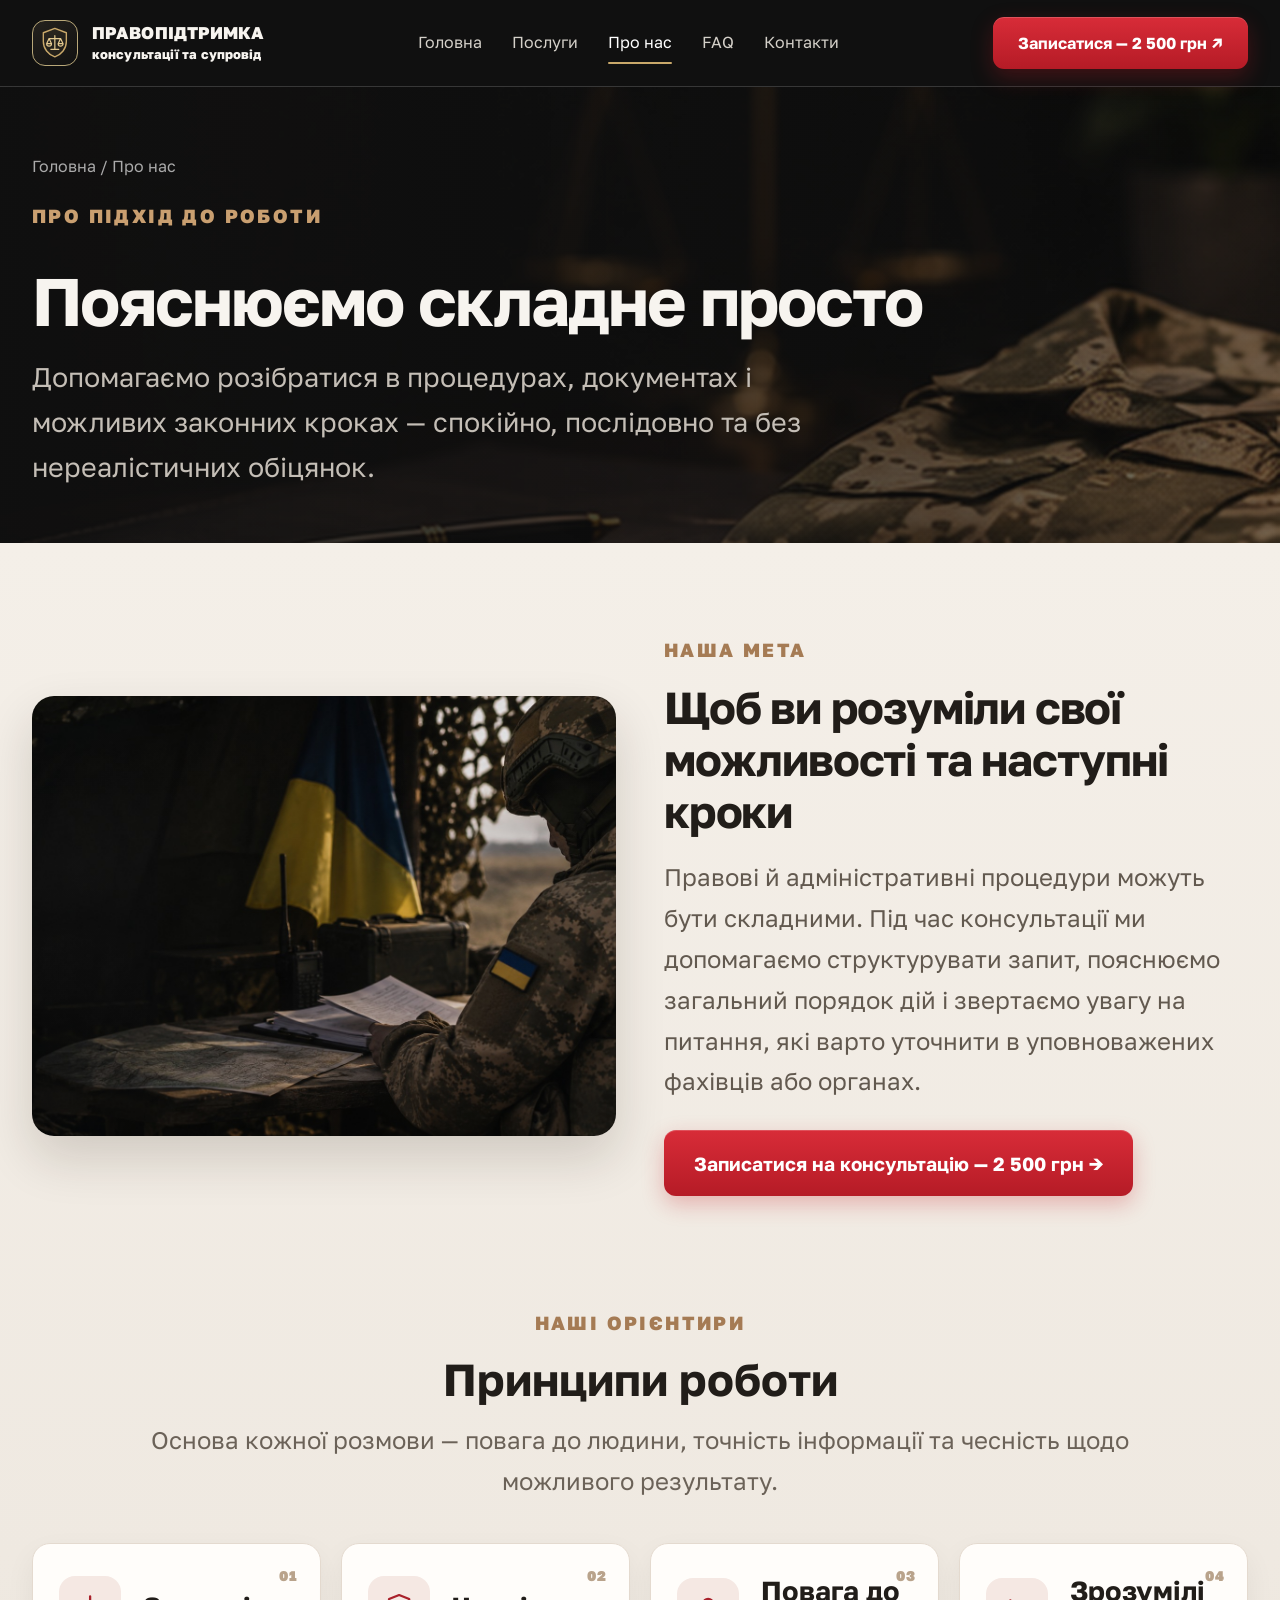
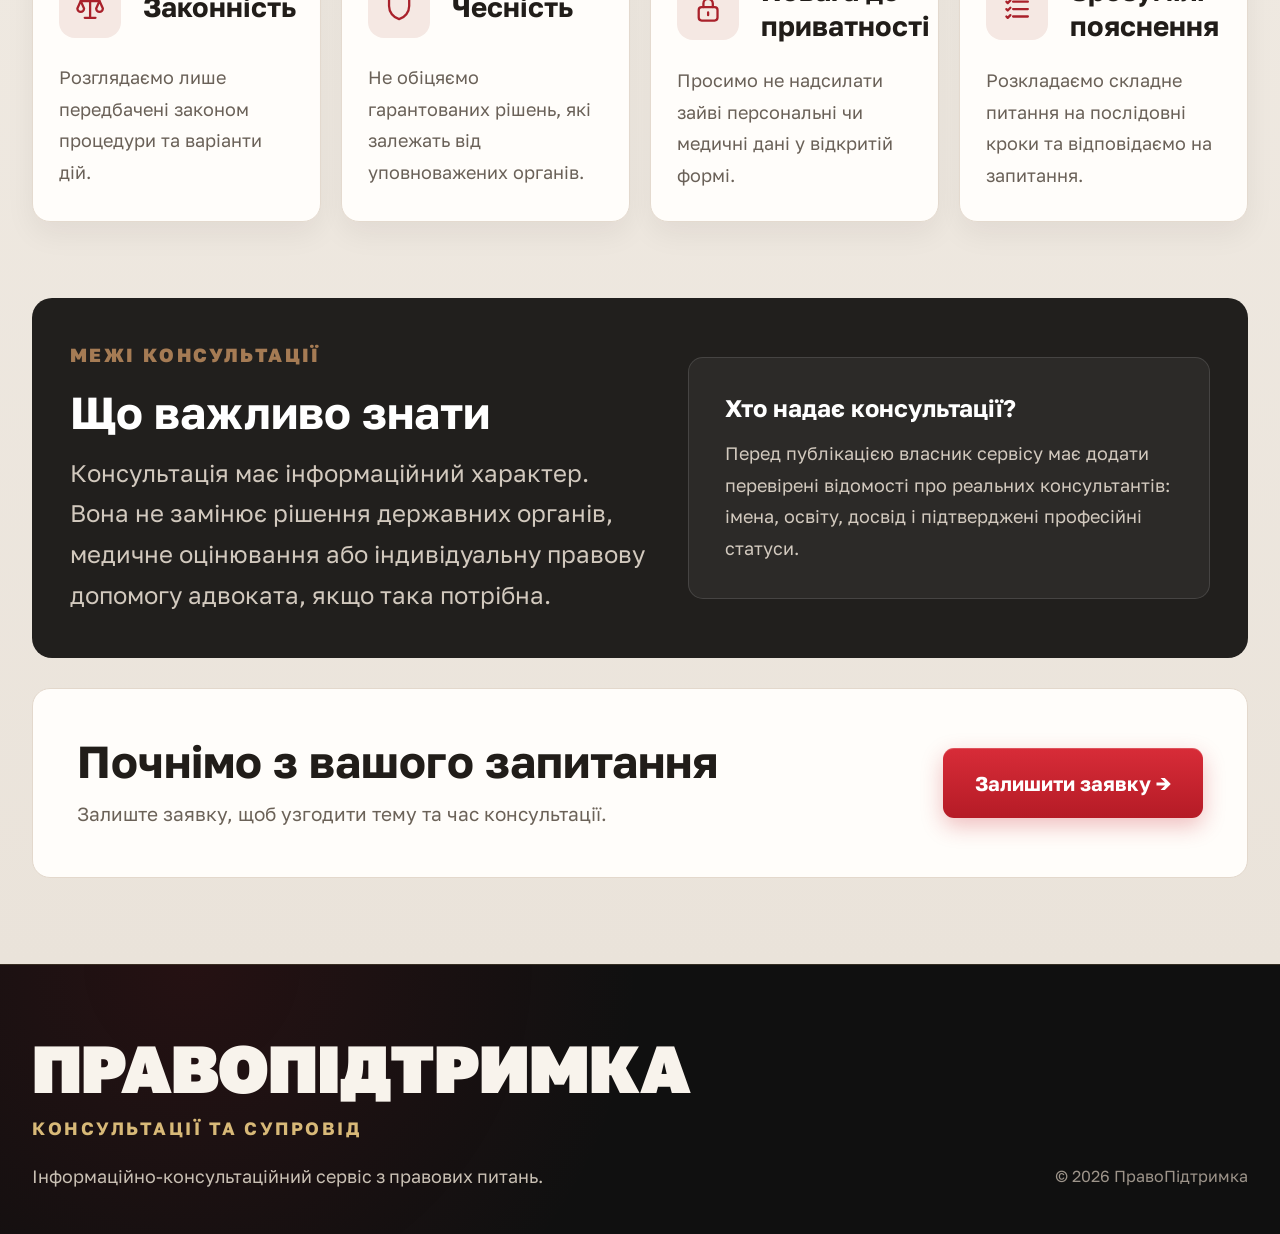
==== about.html @ 78c89fb0 "Add files via upload" ====
<!doctype html><html lang="uk"><head><meta charset="utf-8"><meta name="viewport" content="width=device-width,initial-scale=1"><title>Про нас — ПравоПідтримка</title><link rel="preconnect" href="https://fonts.googleapis.com"><link rel="preconnect" href="https://fonts.gstatic.com" crossorigin><link href="https://fonts.googleapis.com/css2?family=Golos+Text:wght@400;500;600;700;800&display=swap" rel="stylesheet"><meta name="theme-color" content="#111111"><link rel="stylesheet" href="styles.css"><script>document.documentElement.classList.add('js')</script></head><body>
<header class="topbar"><div class="wrap nav"><a class="brand" href="index.html"><span class="crest"><svg class="crest-svg" viewBox="0 0 40 44" aria-hidden="true"><path class="c-sh" d="M20 2l16 6v12c0 10-6.8 18.3-16 21.5C10.8 38.3 4 30 4 20V8l16-6z"/><path class="c-sc" d="M20 12v19M14.5 31h11M12 16h16M12 16l-3.4 7.2h6.8L12 16zM28 16l-3.4 7.2h6.8L28 16zM8.6 23.2a3.4 3.4 0 006.8 0M24.6 23.2a3.4 3.4 0 006.8 0"/></svg></span><span>ПРАВОПІДТРИМКА<br><small>консультації та супровід</small></span></a><button class="mobile-toggle">Меню</button><nav class="links"><a href="index.html">Головна</a><a href="services.html">Послуги</a><a class="active" href="about.html">Про нас</a><a href="faq.html">FAQ</a><a href="contacts.html">Контакти</a></nav><div class="nav-actions"><a class="btn" href="booking.html"><span class="bt">Записатися — 2 500 грн <span class="arr">↗</span></span></a></div></div></header>
<section class="page-head about-head"><div class="wrap"><div class="crumb">Головна / Про нас</div><span class="section-kicker">ПРО ПІДХІД ДО РОБОТИ</span><h1>Пояснюємо складне просто</h1><p>Допомагаємо розібратися в процедурах, документах і можливих законних кроках — спокійно, послідовно та без нереалістичних обіцянок.</p></div></section>
<main class="content about-content"><div class="wrap">
<section class="about-lead"><div class="about-photo reveal" role="img" aria-label="Робочий стіл для консультацій"></div><div class="about-lead-copy reveal"><span class="section-kicker">НАША МЕТА</span><h2>Щоб ви розуміли свої можливості та наступні кроки</h2><p>Правові й адміністративні процедури можуть бути складними. Під час консультації ми допомагаємо структурувати запит, пояснюємо загальний порядок дій і звертаємо увагу на питання, які варто уточнити в уповноважених фахівців або органах.</p><a class="btn" href="booking.html"><span class="bt">Записатися на консультацію — 2 500 грн <span class="arr">→</span></span></a></div></section>
<div class="about-principles"><div class="about-section-title reveal"><span class="section-kicker">НАШІ ОРІЄНТИРИ</span><h2>Принципи роботи</h2><p>Основа кожної розмови — повага до людини, точність інформації та чесність щодо можливого результату.</p></div>
<div class="principle-grid">
<article class="principle-card reveal"><span>01</span><div class="principle-heading"><div class="principle-icon"><svg class="si" viewBox="0 0 24 24" aria-hidden="true"><path d="M12 4v16M8 20h8M5 7.5h14"/><path d="M5 7.5L2.5 13a2.5 2.5 0 005 0L5 7.5zM19 7.5L16.5 13a2.5 2.5 0 005 0L19 7.5z"/></svg></div><h3>Законність</h3></div><p>Розглядаємо лише передбачені законом процедури та варіанти дій.</p></article>
<article class="principle-card reveal"><span>02</span><div class="principle-heading"><div class="principle-icon"><svg class="si" viewBox="0 0 24 24" aria-hidden="true"><path d="M12 3l7.5 3v5.2c0 4.6-3.1 8.4-7.5 9.8-4.4-1.4-7.5-5.2-7.5-9.8V6L12 3z"/></svg></div><h3>Чесність</h3></div><p>Не обіцяємо гарантованих рішень, які залежать від уповноважених органів.</p></article>
<article class="principle-card reveal"><span>03</span><div class="principle-heading"><div class="principle-icon"><svg class="si" viewBox="0 0 24 24" aria-hidden="true"><rect x="5" y="10.5" width="14" height="10" rx="2.2"/><path d="M8.5 10.5V7.8a3.5 3.5 0 017 0v2.7M12 14.5v2"/></svg></div><h3>Повага до приватності</h3></div><p>Просимо не надсилати зайві персональні чи медичні дані у відкритій формі.</p></article>
<article class="principle-card reveal"><span>04</span><div class="principle-heading"><div class="principle-icon"><svg class="si" viewBox="0 0 24 24" aria-hidden="true"><path d="M9 6.5h11M9 12h11M9 17.5h11"/><path d="M4 6.5l1 1 2-2M4 12l1 1 2-2M4 17.5l1 1 2-2"/></svg></div><h3>Зрозумілі пояснення</h3></div><p>Розкладаємо складне питання на послідовні кроки та відповідаємо на запитання.</p></article>
</div></div>
<section class="about-scope reveal"><div><span class="section-kicker">МЕЖІ КОНСУЛЬТАЦІЇ</span><h2>Що важливо знати</h2><p>Консультація має інформаційний характер. Вона не замінює рішення державних органів, медичне оцінювання або індивідуальну правову допомогу адвоката, якщо така потрібна.</p></div><aside><b>Хто надає консультації?</b><p>Перед публікацією власник сервісу має додати перевірені відомості про реальних консультантів: імена, освіту, досвід і підтверджені професійні статуси.</p></aside></section>
<section class="about-bottom-cta reveal"><div><h2>Почнімо з вашого запитання</h2><p>Залиште заявку, щоб узгодити тему та час консультації.</p></div><a class="btn" href="booking.html"><span class="bt">Залишити заявку <span class="arr">→</span></span></a></section>
</div></main>
<footer class="footer"><div class="wrap footer-big"><div class="footer-brand"><strong>ПРАВОПІДТРИМКА</strong><span class="footer-sub">консультації та супровід</span><p>Інформаційно-консультаційний сервіс з правових питань.</p></div><div class="footer-copy">© 2026 ПравоПідтримка</div></div></footer><a class="mobile-bar" href="booking.html"><svg class="si" viewBox="0 0 24 24" aria-hidden="true"><rect x="3.5" y="5" width="17" height="15.5" rx="2.2"/><path d="M3.5 10h17M8 3v4M16 3v4"/></svg><span>Записатися — 2 500 грн</span><svg class="si" viewBox="0 0 24 24" aria-hidden="true"><path d="M5 12h14M13.5 6.5L19 12l-5.5 5.5"/></svg></a><script src="app.js"></script></body></html>
---- styles.css ----
:root{--ink:#171717;--panel:#222;--paper:#f4f0e9;--muted:#b9b5af;--red:#bd2631;--red2:#981d27;--line:rgba(255,255,255,.12);--max:1180px}
*{box-sizing:border-box}html{scroll-behavior:smooth}body{margin:0;background:#101010;color:#f8f6f2;font-family:"Golos Text",Arial,sans-serif;line-height:1.55}a{color:inherit;text-decoration:none}.wrap{width:min(var(--max),calc(100% - 40px));margin:auto}.topbar{border-bottom:1px solid var(--line);background:#151515;position:sticky;top:0;z-index:20}.nav{min-height:78px;display:flex;align-items:center;justify-content:space-between;gap:24px}.brand{display:flex;align-items:center;gap:12px;font-weight:800;font-size:14px;line-height:1.15}.crest{width:40px;height:40px;border:1px solid #b9a879;border-radius:12px;display:grid;place-items:center;color:#d9cba7;font-size:22px}.links{display:flex;align-items:center;gap:24px;color:#d4d0c9;font-size:13px}.links a:hover,.links a.active{color:white}.btn{display:inline-flex;align-items:center;justify-content:center;gap:10px;background:var(--red);color:white;border:0;border-radius:12px;padding:13px 20px;font:700 14px "Golos Text";cursor:pointer;transition:.2s}.btn:hover{background:var(--red2);transform:translateY(-1px)}.btn.outline{background:transparent;border:1px solid #777}.hero{padding:72px 0 66px;background:radial-gradient(circle at 78% 35%,#3d3832 0,transparent 35%),linear-gradient(110deg,#171717,#24211f 70%,#171717);overflow:hidden}.hero-grid{display:grid;grid-template-columns:1.12fr .88fr;align-items:center;gap:40px}.eyebrow{color:#d4b9a0;text-transform:uppercase;letter-spacing:2px;font-size:11px;font-weight:800}.hero h1{font-size:clamp(36px,5vw,62px);line-height:1.08;letter-spacing:-2px;margin:18px 0}.hero h1 em{font-style:normal;color:#e04a54}.lead{font-size:17px;color:#d1ccc4;max-width:600px}.hero-actions{display:flex;gap:12px;flex-wrap:wrap;margin-top:28px}.hero-art{min-height:360px;border-radius:24px;border:1px solid #514a42;background:linear-gradient(135deg,rgba(15,15,15,.15),rgba(15,15,15,.8)),url('https://images.unsplash.com/photo-1589829545856-d10d557cf95f?auto=format&fit=crop&w=1000&q=85') center/cover;position:relative;box-shadow:0 25px 70px #0008}.hero-art:after{content:"ПРАВО • ПРОЦЕДУРА • ПІДТРИМКА";position:absolute;bottom:22px;left:22px;font-size:11px;letter-spacing:2px;color:#eee;background:#151515bd;padding:10px 13px;border-radius:8px}.trust{display:flex;gap:22px;flex-wrap:wrap;margin-top:30px;color:#d1ccc4;font-size:12px}.trust span:before{content:"✓";color:#d5b77e;margin-right:8px;font-weight:800}.section{padding:68px 0}.section.paper{background:var(--paper);color:#1b1b1b}.section h2{font-size:34px;letter-spacing:-1px;margin:0 0 10px}.section-intro{color:#aaa;max-width:680px;margin:0 0 28px}.paper .section-intro{color:#68635d}.cards{display:grid;grid-template-columns:repeat(3,1fr);gap:16px}.card{background:#242424;border:1px solid var(--line);border-radius:18px;padding:25px}.paper .card{background:#fff;border:1px solid #e8e1d8;box-shadow:0 8px 24px #30271b0c}.icon{width:48px;height:48px;border-radius:14px;background:#3a2527;color:#f2a5a8;display:grid;place-items:center;font-size:23px;margin-bottom:18px}.paper .icon{background:#f8e9e7;color:#a9222d}.card h3{margin:0 0 8px;font-size:18px}.card p{margin:0;color:#bbb5ae;font-size:13px}.paper .card p{color:#69645e}.card a.more{display:inline-block;margin-top:17px;color:#e36b72;font-size:13px;font-weight:800}.paper .card a.more{color:#a9222d}.priceband{display:flex;align-items:center;justify-content:space-between;gap:20px;background:#202020;border-radius:18px;padding:24px 30px;margin-top:22px}.priceband strong{font-size:28px;color:#ed4e59}.priceband p{margin:0;color:#d1ccc4}.steps{display:grid;grid-template-columns:repeat(3,1fr);gap:14px;margin-top:26px}.step{padding:20px;background:#fff;border:1px solid #e6dfd6;border-radius:14px;color:#222}.step b{display:block;margin-bottom:5px}.step small{color:#706a63}.cta{padding:42px;border-radius:20px;background:linear-gradient(110deg,#272727,#151515);display:flex;justify-content:space-between;align-items:center;gap:24px}.cta p{color:#c5c0b8;margin:5px 0 0}.page-head{padding:48px 0 36px;background:linear-gradient(120deg,#242321,#151515)}.crumb{font-size:12px;color:#aaa;margin-bottom:14px}.page-head h1{font-size:clamp(34px,4vw,48px);margin:0 0 10px;letter-spacing:-1.5px}.page-head p{margin:0;color:#c4beb6;max-width:720px}.content{padding:48px 0 70px}.content-grid{display:grid;grid-template-columns:1fr 310px;gap:28px}.prose{color:#d7d2ca}.prose h2,.prose h3{color:white;margin-top:28px}.prose li{margin:8px 0}.sidebox{background:#242424;border:1px solid var(--line);border-radius:16px;padding:22px;height:max-content}.sidebox p{color:#bdb7af;font-size:13px}.service-row{display:grid;grid-template-columns:1fr auto;gap:20px;align-items:center;padding:24px;background:#242424;border:1px solid var(--line);border-radius:16px;margin:14px 0}.service-row h3{margin:0 0 8px}.service-row p{margin:0;color:#bbb;font-size:13px}.service-price{font-size:21px;font-weight:800;white-space:nowrap}.faq details{background:#242424;border:1px solid var(--line);border-radius:13px;padding:18px 20px;margin:10px 0}.faq summary{font-weight:700;cursor:pointer}.faq details p{color:#c4beb6;font-size:14px}.form-card{background:#f5f1eb;color:#171717;border-radius:18px;padding:28px;max-width:760px}.form-grid{display:grid;grid-template-columns:1fr 1fr;gap:14px}.field{display:flex;flex-direction:column;gap:6px}.field.full{grid-column:1/-1}.field label{font-size:12px;font-weight:800}.field input,.field select,.field textarea{width:100%;border:1px solid #ddd4ca;border-radius:9px;padding:13px;background:white;font:14px "Golos Text";color:#171717}.field textarea{min-height:110px;resize:vertical}.hint{font-size:11px;color:#746d64}.notice{font-size:12px;color:#625b54;background:#eae3d9;padding:13px;border-radius:9px;margin:16px 0}.form-card .btn{width:100%}.success{display:none;padding:18px;background:#e4f1e7;color:#1e5b32;border-radius:10px;margin-top:14px}.footer{border-top:1px solid var(--line);padding:36px 0;color:#aaa;font-size:12px}.footer-grid{display:flex;justify-content:space-between;gap:30px;flex-wrap:wrap}.footer strong{color:#eee}.footer p{max-width:650px}.mobile-toggle{display:none}
@media(max-width:800px){.links{display:none;position:absolute;top:78px;left:0;right:0;background:#171717;padding:20px;flex-direction:column;align-items:flex-start}.links.open{display:flex}.mobile-toggle{display:block;background:none;border:1px solid #555;color:white;padding:8px 12px;border-radius:8px}.nav>.btn{display:none}.hero-grid,.content-grid{grid-template-columns:1fr}.hero-art{min-height:250px}.cards{grid-template-columns:1fr}.steps{grid-template-columns:1fr}.cta{align-items:flex-start;flex-direction:column}.service-row{grid-template-columns:1fr}.form-grid{grid-template-columns:1fr}.field.full{grid-column:auto}.section{padding:48px 0}}


/* Reference-inspired visual refinement */
body{font-size:16px;line-height:1.65}
.brand{font-size:15px}
.brand small{font-size:11px}
.links{font-size:14px;gap:26px}
.btn{font-size:15px;padding:15px 22px;border-radius:11px}
.hero{padding:78px 0 72px;background:radial-gradient(circle at 78% 38%,#4b4037 0,transparent 38%),linear-gradient(110deg,#151515,#26221f 68%,#171717)}
.hero h1{font-size:clamp(40px,5.2vw,66px);line-height:1.1}
.lead{font-size:19px;line-height:1.6}
.eyebrow{font-size:13px;letter-spacing:2.2px}


.crest{position:relative;overflow:hidden}

.hero-art{min-height:390px;border-radius:18px;border:1px solid #6c6257;background-image:linear-gradient(135deg,rgba(12,12,12,.08),rgba(12,12,12,.7)),url('https://images.unsplash.com/photo-1589829545856-d10d557cf95f?auto=format&fit=crop&w=1100&q=90');box-shadow:0 25px 70px #0009}

.hero-art:after{content:"ПРАВО • ЗАКОН • ПІДТРИМКА";font-size:12px;letter-spacing:2px}
.section{padding:76px 0}
.section h2{font-size:38px;letter-spacing:-.8px}
.section-intro{font-size:17px;line-height:1.65}
.cards{grid-template-columns:repeat(2,minmax(0,1fr));gap:20px}
.card{padding:30px;border-radius:18px}
.card h3{font-size:21px;line-height:1.3}
.card p{font-size:16px;line-height:1.6}
.icon{width:56px;height:56px;font-size:27px;border-radius:16px}
.card a.more{font-size:15px}
.priceband{padding:27px 32px;border:1px solid #4d4140;background:linear-gradient(110deg,#202020,#171717);box-shadow:0 12px 30px #0003}
.priceband strong{font-size:34px}
.priceband p{font-size:15px;line-height:1.55}
.steps{gap:18px}
.step{padding:24px;font-size:16px}
.step b{font-size:17px}
.step small{font-size:14px;line-height:1.55}
.cta{padding:48px;border:1px solid #403b37;background:linear-gradient(110deg,#292624,#151515)}
.cta h2{font-size:36px}
.cta p{font-size:17px}
.page-head{padding:58px 0 46px;background:radial-gradient(circle at 80% 50%,#39332e 0,transparent 35%),linear-gradient(110deg,#252321,#151515)}
.crumb{font-size:14px}
.page-head h1{font-size:clamp(38px,4.5vw,54px)}
.page-head p{font-size:18px;line-height:1.6}
.content{padding:56px 0 78px}
.service-row{padding:28px 30px;border-radius:17px;background:linear-gradient(110deg,#292929,#202020)}
.service-row h3{font-size:22px;line-height:1.35}
.service-row p{font-size:16px;line-height:1.6}
.service-price{font-size:25px}
.sidebox{padding:26px}
.sidebox h3{font-size:22px}
.sidebox p{font-size:16px;line-height:1.7}
.prose{font-size:17px;line-height:1.75}
.prose h2{font-size:27px}
.prose li{margin:11px 0}
.faq details{padding:22px 24px}
.faq summary{font-size:17px}
.faq details p{font-size:16px;line-height:1.65}
.form-card{padding:32px}
.field label{font-size:14px}
.field input,.field select,.field textarea{font-size:16px;padding:15px}
.notice{font-size:14px;line-height:1.6;padding:16px}
.footer{font-size:14px;line-height:1.65}
.footer strong{font-size:16px}
@media(max-width:800px){
 .hero{padding:54px 0}
 .hero h1{font-size:42px}
 .lead{font-size:17px}
 .section{padding:54px 0}
 .section h2{font-size:31px}
 .cards{grid-template-columns:1fr}
 .card{padding:25px}
 .service-row h3{font-size:20px}
 .page-head h1{font-size:38px}
 .page-head p{font-size:16px}
 .priceband{align-items:flex-start;flex-direction:column}
 .priceband strong{font-size:31px}
}


/* Full-width layout, larger typography and new reference-inspired photography */
:root{--max:100%}
.wrap{width:calc(100% - 64px);max-width:none;margin-left:auto;margin-right:auto}
body{font-size:18px;line-height:1.7}
.topbar{width:100%}
.nav{min-height:86px}
.brand{font-size:17px;gap:14px}
.brand small{font-size:13px}
.crest{width:46px;height:46px;font-size:25px;border-radius:13px}
.links{font-size:15px;gap:30px}
.btn{font-size:16px;padding:16px 25px}
.hero{padding:76px 0 74px}
.hero-grid{grid-template-columns:1.02fr .98fr;gap:46px}
.hero h1{font-size:clamp(44px,5vw,76px);line-height:1.08}
.lead{font-size:21px;line-height:1.65;max-width:760px}
.eyebrow{font-size:14px}
.hero-art{min-height:460px;border-radius:20px;background-image:linear-gradient(100deg,rgba(10,10,10,.02),rgba(10,10,10,.2)),url('assets/hero-legal-office.jpg');background-size:cover;background-position:65% center}
.hero-art:after{content:"ПРАВО • ПРОЦЕДУРА • ПІДТРИМКА";font-size:13px;letter-spacing:2px}
.trust{font-size:14px;gap:25px}
.section{padding:84px 0}
.section h2{font-size:42px;line-height:1.2}
.section-intro{font-size:19px;max-width:900px;line-height:1.65}
.cards{grid-template-columns:repeat(2,minmax(0,1fr));gap:24px}
.card{padding:34px}
.card h3{font-size:24px}
.card p{font-size:18px;line-height:1.65}
.icon{width:62px;height:62px;font-size:30px}
.card a.more{font-size:17px}
.priceband{min-height:170px;padding:30px 36px;border:1px solid #51413e;background-image:linear-gradient(90deg,#171717 0%,rgba(23,23,23,.98) 42%,rgba(23,23,23,.35) 100%),url('assets/price-desk.jpg');background-size:cover;background-position:center 57%;border-radius:18px}
.priceband strong{font-size:42px}
.priceband p{font-size:17px;line-height:1.6}
.steps{gap:20px}
.step{padding:27px;font-size:18px}
.step b{font-size:19px}
.step small{font-size:16px;line-height:1.6}
.cta{min-height:270px;padding:48px 52px;border:1px solid #403b37;background-image:linear-gradient(90deg,rgba(18,18,18,.08) 0%,rgba(18,18,18,.65) 38%,rgba(18,18,18,.96) 62%,#151515 100%),url('assets/consultation-office.jpg');background-size:cover;background-position:left center}
.cta h2{font-size:40px}
.cta p{font-size:19px}
.page-head{padding:66px 0 54px}
.crumb{font-size:15px}
.page-head h1{font-size:clamp(42px,4.5vw,60px)}
.page-head p{font-size:20px;line-height:1.65;max-width:900px}
.content{padding:62px 0 86px}
.content-grid{grid-template-columns:minmax(0,1fr) 360px;gap:36px}
.prose{font-size:19px;line-height:1.8}
.prose h2{font-size:31px}
.prose h3{font-size:25px}
.prose li{margin:12px 0}
.sidebox{padding:30px}
.sidebox h3{font-size:24px}
.sidebox p{font-size:17px;line-height:1.7}
.service-row{padding:32px 36px;gap:28px}
.service-row h3{font-size:25px}
.service-row p{font-size:18px;line-height:1.65}
.service-price{font-size:29px}
.faq details{padding:25px 28px}
.faq summary{font-size:19px}
.faq details p{font-size:18px;line-height:1.7}
.form-card{padding:36px;max-width:900px}
.field label{font-size:16px}
.field input,.field select,.field textarea{font-size:18px;padding:16px}
.hint,.notice{font-size:15px;line-height:1.65}
.footer{font-size:16px;line-height:1.7;padding:42px 0}
.footer strong{font-size:18px}
@media(max-width:900px){
 .wrap{width:calc(100% - 36px)}
 .hero-grid{grid-template-columns:1fr;gap:28px}
 .hero-art{min-height:320px}
 .content-grid{grid-template-columns:1fr}
 .hero h1{font-size:clamp(38px,8vw,54px)}
 .lead{font-size:18px}
 .section{padding:58px 0}
 .section h2{font-size:34px}
 .cards{grid-template-columns:1fr}
 .priceband{align-items:flex-start;flex-direction:column;background-position:center}
 .cta{background-position:30% center;padding:34px}
 .cta h2{font-size:32px}
}
@media(max-width:560px){
 .wrap{width:calc(100% - 28px)}
 .nav{min-height:70px}
 .brand{font-size:14px}
 .brand small{font-size:11px}
 .crest{width:38px;height:38px}
 .hero{padding:46px 0}
 .hero h1{font-size:38px;letter-spacing:-1px}
 .hero-art{min-height:250px}
 .trust{gap:12px;font-size:12px}
 .section h2{font-size:30px}
 .card{padding:24px}
 .card h3{font-size:21px}
 .card p{font-size:16px}
 .priceband strong{font-size:35px}
 .step{padding:20px}
 .page-head{padding:42px 0 34px}
 .page-head h1{font-size:36px}
 .page-head p{font-size:17px}
 .service-row{padding:24px}
 .service-row h3{font-size:21px}
 .service-row p{font-size:16px}
 .form-card{padding:22px}
 .cta{padding:25px;min-height:230px}
 .cta h2{font-size:28px}
 .cta p{font-size:16px}
}


/* Harmonized, reference-inspired photo treatment */
:root{
  --paper:#f3eee7;
  --red:#c51f2b;
  --red2:#9f1721;
}
body{background:#111;color:#f7f4ef}
.topbar{background:rgba(17,17,17,.97);border-bottom:1px solid rgba(255,255,255,.16)}
.brand{letter-spacing:.1px}
.crest{border:1px solid #b9a879;color:#e3c78f;background:linear-gradient(145deg,#24211d,#111)}
.hero{
  min-height:600px;
  padding:82px 0 72px;
  background:
    linear-gradient(90deg,rgba(12,12,12,.97) 0%,rgba(12,12,12,.88) 42%,rgba(12,12,12,.16) 100%),
    url('assets/hero-consultation.jpg') center 44%/cover no-repeat;
}
.hero-grid{display:block}
.hero-grid>div:first-child{max-width:61%;position:relative;z-index:1}
.hero-art{display:none}
.hero h1{font-size:clamp(42px,5.2vw,72px);max-width:900px;line-height:1.08;letter-spacing:-1.8px}
.hero h1 em{color:#e3313b}
.lead{font-size:21px;max-width:670px;color:#e0dbd4}
.hero-actions .btn:first-child{font-size:18px;padding:18px 28px;box-shadow:0 10px 26px rgba(190,27,39,.22)}
.trust{gap:18px 28px;font-size:15px;margin-top:32px}
.trust span:before{content:"✓";display:inline-grid;place-items:center;width:22px;height:22px;border:1.5px solid #d8b978;border-radius:50%;color:#e5c98e;margin-right:9px}
.section.paper{background:linear-gradient(180deg,#f5f1eb,#eee8df);color:#171717}
.section.paper h2,.section:not(.paper) h2{font-size:clamp(34px,3.5vw,46px)}
.paper .card{background:rgba(255,255,255,.9);border:1px solid #e7ded3;box-shadow:0 10px 28px rgba(40,28,18,.09)}
.paper .card:hover{transform:translateY(-3px);transition:.2s}
.paper .icon{background:#f0e9df;color:#222;border:1px solid #e7ded3}
.priceband{
  background:
    linear-gradient(90deg,rgba(17,17,17,.98) 0%,rgba(17,17,17,.92) 52%,rgba(17,17,17,.25) 100%),
    url('assets/price-desk.jpg') center/cover no-repeat;
  color:#fff;
}
.priceband>div p{font-size:18px;font-weight:700;color:#f7f2ec;margin-bottom:5px}
.priceband strong{font-size:clamp(36px,4vw,48px);color:#e52c36;line-height:1.1}
.priceband>p{font-size:17px;line-height:1.75;color:#f3eee7}
.priceband .btn{white-space:nowrap}
.steps .step{background:#fffdfa;border-color:#e8dfd5;box-shadow:0 7px 20px rgba(35,25,18,.06)}
.step b{font-size:18px}
.step small{font-size:15px;line-height:1.65}
.cta{
  background:
    linear-gradient(90deg,rgba(13,13,13,.08) 0%,rgba(13,13,13,.45) 38%,rgba(13,13,13,.95) 64%,#111 100%),
    url('assets/consultation-office.jpg') left center/cover no-repeat;
  border:1px solid #3b3530;
  box-shadow:0 18px 42px rgba(0,0,0,.2);
}
.cta h2{font-size:clamp(30px,3.3vw,42px)}
.cta p{font-size:18px;line-height:1.6}
.footer{background:#101010}

/* Booking page: warm photographic header and balanced cream form panels */
.booking-head{
  min-height:280px;
  display:flex;
  align-items:center;
  background:
    linear-gradient(90deg,rgba(13,13,13,.94) 0%,rgba(13,13,13,.82) 46%,rgba(13,13,13,.28) 100%),
    url('assets/booking-office.jpg') center 54%/cover no-repeat;
  border-bottom:1px solid rgba(255,255,255,.1);
}
.booking-head h1{font-size:clamp(40px,4.8vw,60px);color:#fff}
.booking-head p{font-size:20px;color:#eee7de}
.booking-content{
  padding:64px 0 88px;
  background:
    linear-gradient(115deg,rgba(20,19,18,.97),rgba(28,25,22,.93)),
    url('assets/booking-office.jpg') center/cover no-repeat;
}
.booking-content .content-grid{
  grid-template-columns:minmax(0,1.5fr) minmax(280px,.72fr);
  align-items:start;
  gap:30px;
}
.booking-page .form-card{
  max-width:none;
  padding:clamp(24px,3.2vw,42px);
  border-radius:20px;
  background:linear-gradient(145deg,#fffdf9,#f0e9df);
  border:1px solid #e5dbce;
  box-shadow:0 22px 60px rgba(0,0,0,.28);
}
.booking-page .form-grid{gap:19px 18px}
.booking-page .field{gap:9px}
.booking-page .field label{font-size:16px;color:#25211e}
.booking-page .field input,
.booking-page .field select,
.booking-page .field textarea{
  min-height:56px;
  padding:16px 17px;
  border:1px solid #d9cfc3;
  border-radius:11px;
  background:#fff;
  color:#201d1a;
  font:500 16px "Golos Text",Arial,sans-serif;
  box-shadow:inset 0 1px 2px rgba(0,0,0,.025);
}
.booking-page .field textarea{min-height:120px}
.booking-page .field input:focus,
.booking-page .field select:focus,
.booking-page .field textarea:focus{
  outline:2px solid rgba(190,31,43,.22);
  border-color:#bd2631;
}
.booking-page .notice{
  padding:16px 18px;
  margin:20px 0;
  border:1px solid #e4d8c9;
  border-radius:11px;
  background:#eee5d9;
  color:#5d554d;
  font-size:14px;
}
.booking-page .form-card>.btn{
  min-height:58px;
  border-radius:11px;
  font-size:17px;
  letter-spacing:.1px;
  box-shadow:0 8px 18px rgba(170,25,37,.18);
}
.booking-page .sidebox.booking-summary{
  height:auto;
  padding:30px;
  border-radius:20px;
  background:linear-gradient(145deg,#fffdf9,#eee7de);
  border:1px solid #e6dbce;
  color:#211e1b;
  box-shadow:0 22px 60px rgba(0,0,0,.24);
}
.booking-summary .summary-kicker{
  color:#a7222d;
  font-size:12px;
  font-weight:800;
  letter-spacing:1.5px;
  margin-bottom:8px;
}
.booking-summary h3{font-size:25px;margin:0 0 23px;color:#171513}
.booking-summary .summary-row{
  display:flex;align-items:center;gap:15px;
  padding:17px 0;border-bottom:1px solid #e5dbcf;
}
.booking-summary .summary-icon{
  width:48px;height:48px;flex:0 0 48px;
  display:grid;place-items:center;
  border-radius:13px;background:#f7e7e4;color:#ad1e29;
  font-size:25px;font-weight:800;
}
.booking-summary .summary-row b{display:block;font-size:17px;color:#27221e}
.booking-summary .summary-row small{display:block;font-size:15px;color:#6c6259;margin-top:2px}
.booking-summary .summary-row .summary-price{font-size:22px;font-weight:800;color:#b71f2b}
.booking-summary .summary-note{
  margin-top:22px;padding:16px;
  background:#f2ebe2;border-radius:12px;
  color:#655c53;font-size:14px;line-height:1.65;
}
.booking-page .success{
  border:1px solid #b9d8bf;
  font-size:15px;
}
@media(max-width:900px){
  .hero{min-height:0;background-position:62% center}
  .hero-grid>div:first-child{max-width:78%}
  .booking-content .content-grid{grid-template-columns:1fr}
  .booking-summary{order:-1}
}
@media(max-width:600px){
  .hero{padding:54px 0 48px;background-position:66% center}
  .hero-grid>div:first-child{max-width:100%}
  .hero h1{font-size:39px}
  .lead{font-size:17px}
  .trust{font-size:12px;gap:12px}
  .hero-actions .btn:first-child{font-size:15px;padding:15px 17px}
  .booking-head{min-height:230px;background-position:60% center}
  .booking-head p{font-size:17px}
  .booking-content{padding:34px 0 55px}
  .booking-page .form-card{padding:22px}
  .booking-page .field input,.booking-page .field select,.booking-page .field textarea{font-size:15px}
  .booking-summary h3{font-size:22px}
}


/* V6 refinement: stronger homepage hierarchy, fuller service cards and balanced pages */
.trust{
  display:grid;
  grid-template-columns:repeat(4,minmax(0,1fr));
  gap:16px;
  max-width:1080px;
  margin-top:34px;
}
.trust span{
  display:block;
  min-height:74px;
  padding:14px 16px;
  border:1px solid rgba(224,201,158,.22);
  border-radius:12px;
  background:rgba(18,17,16,.56);
  color:#f5eee4;
  font-size:16px;
  line-height:1.35;
}
.trust span:before{margin-bottom:8px}
.trust span b{display:block;font-size:17px;font-weight:800}
.trust span small{display:block;margin-top:5px;color:#c9c0b4;font-size:13px;line-height:1.45}
.home-service-cards{grid-template-columns:repeat(2,minmax(0,1fr));gap:24px;margin-top:34px}
.home-service-card{padding:30px 32px 28px;min-height:340px;display:flex;flex-direction:column}
.service-card-top{display:flex;align-items:center;justify-content:space-between;margin-bottom:8px}
.service-card-top .icon{margin:0;width:58px;height:58px;font-size:28px}
.service-number{font-size:12px;letter-spacing:1.4px;font-weight:800;color:#a69a8a}
.home-service-card h3{font-size:25px;margin:18px 0 10px;color:#211d19}
.home-service-card p{font-size:16px;line-height:1.65;color:#655e56}
.service-points{list-style:none;padding:0;margin:17px 0 20px;display:grid;gap:9px}
.service-points li{position:relative;padding-left:25px;color:#514a43;font-size:15px;line-height:1.5}
.service-points li:before{content:"✓";position:absolute;left:0;top:0;color:#ae202b;font-weight:900}
.home-service-card .more{display:flex;justify-content:space-between;align-items:center;margin-top:auto;padding-top:16px;border-top:1px solid #e9e0d6;font-size:15px}
.home-service-card .more span{font-size:21px}
.priceband{min-height:150px;margin-top:28px;padding:28px 34px;gap:26px}
.priceband .btn{font-size:17px;padding:18px 27px}
.section-heading{max-width:780px;margin-bottom:32px}
.section-kicker{display:inline-block;color:#c99f70;font-size:12px;font-weight:900;letter-spacing:2px;margin-bottom:9px}
.section-heading .section-intro{font-size:18px;max-width:740px;line-height:1.65}
.process-section{padding-top:84px;padding-bottom:84px}
.process-section h2{margin-bottom:8px}
.process-section .steps{gap:20px;margin-top:34px}
.process-section .step{position:relative;min-height:220px;padding:30px 28px 27px;border-radius:18px;border:1px solid #e7ddd1;box-shadow:0 12px 28px rgba(25,18,12,.07)}
.step-index{display:grid;place-items:center;width:48px;height:48px;border-radius:50%;background:#f6e7e3;color:#a51e2a;font-size:18px;font-weight:900;margin-bottom:22px}
.process-section .step b{font-size:21px;line-height:1.35;margin-bottom:10px}
.process-section .step small{font-size:16px;line-height:1.65;color:#6b6259}
.process-note{display:flex;align-items:center;gap:18px;margin-top:22px;padding:20px 24px;border-radius:15px;background:#f3eee7;border:1px solid #e6ddd2}
.process-note>span{display:grid;place-items:center;width:48px;height:48px;border-radius:13px;background:#f7e2df;color:#ad202b;font-size:26px;font-weight:900}
.process-note b{display:block;font-size:17px;color:#25211d}
.process-note small{display:block;font-size:14px;color:#70675e;margin-top:3px}
.process-note .text-link{margin-left:auto;color:#a51e2a;font-weight:800;white-space:nowrap}
.cta-section{padding-top:28px;padding-bottom:82px}
.cta{min-height:300px;padding:48px 52px}
.cta-copy{max-width:580px}
.cta .section-kicker{color:#e2bd8d}
.cta h2{font-size:clamp(38px,4vw,52px);margin:0 0 8px}
.cta p{font-size:18px;max-width:540px}
.cta-price{display:grid;grid-template-columns:auto auto;align-items:baseline;gap:2px 14px;margin-top:20px}
.cta-price small{grid-column:1/-1;color:#d2c7b9;font-size:14px}
.cta-price strong{color:#f0525b;font-size:34px;line-height:1.2}
.cta-price span{font-size:14px;color:#ded5ca}
.cta .cta-button{font-size:18px;padding:21px 30px;min-height:66px;white-space:nowrap;box-shadow:0 12px 30px rgba(180,25,36,.28)}
.cta-button span{margin-left:8px;font-size:21px}
.booking-page .content-grid{grid-template-columns:minmax(0,1.45fr) minmax(330px,.85fr);align-items:stretch;gap:32px}
.booking-page .form-card{display:flex;flex-direction:column;justify-content:center}
.booking-summary{display:flex;flex-direction:column}
.booking-summary .summary-row:last-of-type{border-bottom:0}
.booking-summary .summary-includes{margin-top:22px;padding:20px 20px 18px;border-radius:14px;background:#f7f1e9}
.booking-summary .summary-includes>b{font-size:17px;color:#29231e}
.booking-summary .summary-includes ul{list-style:none;padding:0;margin:13px 0 0;display:grid;gap:11px}
.booking-summary .summary-includes li{position:relative;padding-left:24px;color:#62594f;font-size:14px;line-height:1.5}
.booking-summary .summary-includes li:before{content:"✓";position:absolute;left:0;color:#a9212c;font-weight:900}
.booking-summary .summary-note{margin-top:auto}
.contact-cards{grid-template-columns:repeat(3,minmax(0,1fr));gap:22px;align-items:stretch}
.contact-cards .card{min-height:220px;padding:30px;display:flex;flex-direction:column}
.contact-cards .card h3{font-size:22px;margin-bottom:12px}
.contact-cards .card p{font-size:16px;line-height:1.7}
.contact-cards .icon{width:58px;height:58px;font-size:27px}
.contact-cards .hint{display:inline-block;margin-top:7px;font-size:13px;line-height:1.5}

/* Services page */
.services-head{padding:68px 0 58px;background:radial-gradient(circle at 82% 25%,rgba(143,104,71,.2),transparent 35%),linear-gradient(120deg,#262321,#111)}
.services-head h1{max-width:850px;font-size:clamp(42px,5vw,62px);line-height:1.1}
.services-head p{max-width:800px;font-size:19px;line-height:1.65}
.services-head-meta{display:flex;flex-wrap:wrap;gap:12px;margin-top:25px}
.services-head-meta span{padding:10px 15px;border:1px solid rgba(220,190,150,.25);border-radius:999px;color:#e8dfd3;background:#ffffff08;font-size:14px}
.services-content{background:linear-gradient(180deg,#f4f0e9,#eae3d9);color:#211d19;padding:62px 0 78px}
.services-intro{display:flex;align-items:end;justify-content:space-between;gap:35px;margin-bottom:30px}
.services-intro h2{font-size:clamp(30px,3.3vw,42px);line-height:1.15;margin:0;color:#211d19}
.services-intro>p{max-width:530px;margin:0;color:#6a6259;font-size:16px;line-height:1.7}
.service-feature-grid{display:grid;grid-template-columns:repeat(2,minmax(0,1fr));gap:24px}
.service-feature{overflow:hidden;border-radius:20px;background:#fffdfa;border:1px solid #e3d9cd;box-shadow:0 16px 38px rgba(43,32,22,.09)}
.service-feature-visual{min-height:170px;padding:25px 28px;display:flex;align-items:flex-end;justify-content:space-between;background:linear-gradient(110deg,rgba(18,17,16,.9),rgba(18,17,16,.25)),url('assets/price-desk.jpg') center/cover}
.disability-feature .service-feature-visual{background:linear-gradient(110deg,rgba(18,17,16,.9),rgba(18,17,16,.25)),url('assets/consultation-office.jpg') center/cover}
.feature-icon{display:grid;place-items:center;width:58px;height:58px;border-radius:16px;background:#fff2;color:#fff;border:1px solid #ffffff66;font-size:30px}
.feature-label{font-size:12px;font-weight:900;letter-spacing:1.4px;color:#fff;text-align:right}
.service-feature-body{padding:28px 30px 32px}
.feature-topline{display:flex;justify-content:space-between;gap:10px;align-items:center;color:#9b7960;font-size:11px;letter-spacing:1.2px;font-weight:900}
.feature-topline strong{font-size:20px;letter-spacing:0;color:#b3222d;white-space:nowrap}
.service-feature h3{font-size:27px;line-height:1.25;margin:15px 0 10px;color:#211d19}
.service-feature-body>p{font-size:15px;line-height:1.7;color:#655d54;margin:0}
.service-feature ul{list-style:none;padding:0;margin:20px 0 25px;display:grid;gap:11px}
.service-feature li{position:relative;padding-left:26px;font-size:14px;line-height:1.55;color:#4f4942}
.service-feature li:before{content:"✓";position:absolute;left:0;color:#b2222d;font-weight:900}
.service-feature .btn{font-size:15px;padding:15px 19px}
.service-price-panel{display:grid;grid-template-columns:1fr 1fr auto;align-items:center;gap:28px;margin-top:28px;padding:30px 34px;border-radius:18px;background:linear-gradient(110deg,#1b1b1b,#292522);color:#fff;box-shadow:0 15px 34px rgba(0,0,0,.15)}
.service-price-panel .section-kicker{margin:0;color:#d8b77e}
.service-price-panel h2{font-size:38px;color:#f04b55;margin:5px 0}
.service-price-panel h2 small{font-size:15px;color:#f1e8dc;font-weight:600}
.service-price-panel p{font-size:14px;color:#d5ccc1;margin:0}
.price-panel-points{display:grid;gap:9px}
.price-panel-points span{font-size:14px;color:#e8e0d7}
.price-panel-points span:first-letter{color:#f0525b}
.service-price-panel .btn{white-space:nowrap}
.services-disclaimer{margin-top:22px;padding:18px 20px;border:1px solid #ded3c6;border-radius:12px;color:#6c6258;background:#eee7de;font-size:14px;line-height:1.65}
@media(max-width:900px){
 .trust{grid-template-columns:repeat(2,minmax(0,1fr))}
 .booking-page .content-grid{grid-template-columns:1fr}
 .booking-summary{order:-1}
 .service-price-panel{grid-template-columns:1fr 1fr}
 .service-price-panel .btn{grid-column:1/-1;justify-self:start}
}
@media(max-width:700px){
 .trust{grid-template-columns:1fr 1fr;gap:10px}
 .trust span{padding:12px;font-size:14px;min-height:80px}
 .trust span b{font-size:15px}
 .trust span small{font-size:12px}
 .home-service-cards,.service-feature-grid,.contact-cards{grid-template-columns:1fr}
 .home-service-card{min-height:0;padding:24px}
 .process-section .steps{grid-template-columns:1fr}
 .process-section .step{min-height:0}
 .process-note{align-items:flex-start;flex-wrap:wrap}
 .process-note .text-link{margin-left:66px}
 .cta{padding:30px 25px;min-height:0;align-items:flex-start;flex-direction:column}
 .cta .cta-button{white-space:normal;width:100%;justify-content:center;text-align:center}
 .cta-price{grid-template-columns:1fr}
 .cta-price small{grid-column:auto}
 .cta-price span{margin-top:3px}
 .services-intro{display:block}
 .services-intro>p{margin-top:14px}
 .services-head{padding:50px 0 42px}
 .services-head-meta{gap:8px}
 .services-head-meta span{font-size:12px}
 .service-feature-visual{min-height:140px}
 .service-feature-body{padding:23px}
 .service-feature h3{font-size:24px}
 .service-price-panel{grid-template-columns:1fr;padding:25px}
 .service-price-panel .btn{grid-column:auto;width:100%;text-align:center}
 .contact-cards .card{min-height:0}
}


/* V7: fuller layouts, stronger typography and modern inner pages */
.nav{gap:30px}
.links{font-size:16px;gap:clamp(22px,2.2vw,38px)}
.links a{padding:9px 0;white-space:nowrap}
.nav>.btn{font-size:16px;padding:17px 27px;white-space:nowrap}
.hero{min-height:0;padding:66px 0 58px}
.hero-grid>div:first-child{max-width:72%;margin:auto 0}
.hero h1{max-width:1050px;font-size:clamp(46px,5.1vw,78px)}
.lead{max-width:820px;font-size:22px}
.trust{width:min(100%,1180px);max-width:none;grid-template-columns:repeat(4,minmax(0,1fr));gap:16px;margin-top:38px}
.trust span{min-height:112px;padding:18px 18px 16px;font-size:16px}
.trust span b{font-size:18px;line-height:1.35}
.trust span small{font-size:14px;line-height:1.55}
.help-intro{text-align:center;max-width:1080px;margin:0 auto 42px}
.help-intro .section-kicker{color:#a57b54}
.help-intro h2{margin:0 auto 16px;font-size:clamp(40px,4vw,54px)}
.help-intro .section-intro{max-width:1000px;margin:0 auto;font-size:21px;line-height:1.75}
.home-service-cards{align-items:stretch;gap:28px;margin-top:0}
.home-service-card{min-height:440px;padding:38px 40px 34px}
.home-service-card h3{font-size:clamp(27px,2.4vw,34px);line-height:1.25;margin:23px 0 14px}
.home-service-card p{font-size:19px;line-height:1.75}
.service-card-top .icon{width:68px;height:68px;font-size:32px}
.service-number{font-size:14px;letter-spacing:1.6px}
.service-points{gap:13px;margin:22px 0 25px}
.service-points li{font-size:17px;line-height:1.65;padding-left:29px}
.home-service-card .more{font-size:18px;padding-top:20px}
.home-service-card .more span{font-size:25px}
.priceband{margin-top:34px;min-height:178px;padding:32px 42px}
.priceband .btn{font-size:19px;padding:20px 34px}
.process-section{padding-top:94px;padding-bottom:96px}
.section-heading{max-width:1050px;margin:0 auto 40px;text-align:center}
.section-heading h2{font-size:clamp(40px,4vw,54px)}
.section-heading .section-intro{max-width:100%;font-size:21px;line-height:1.7}
.process-section .steps{gap:24px;margin-top:0}
.process-section .step{min-height:285px;padding:34px 32px 32px;border-radius:20px}
.step-index{width:62px;height:62px;font-size:22px;margin-bottom:28px}
.process-section .step b{font-size:24px;line-height:1.35;margin-bottom:14px}
.process-section .step small{font-size:18px;line-height:1.75}
.cta{min-height:320px;padding:52px 58px}
.cta .cta-button{font-size:20px;padding:23px 34px;min-height:76px}
.cta-price strong{font-size:40px}
.footer-grid>div:first-child{max-width:650px}
.footer-grid>div:nth-child(2){display:none}

/* Service cards occupy their available space with clear, large actions */
.service-feature-grid{align-items:stretch;gap:30px}
.service-feature{display:flex;flex-direction:column}
.service-feature-visual{min-height:205px;padding:30px 34px}
.service-feature-body{padding:34px 36px 38px;display:flex;flex-direction:column;flex:1}
.service-feature h3{font-size:clamp(30px,2.6vw,38px);line-height:1.2}
.service-feature-body>p{font-size:18px;line-height:1.8}
.service-feature ul{gap:14px;margin:25px 0 30px}
.service-feature li{font-size:17px;line-height:1.7;padding-left:30px}
.service-feature .btn{width:100%;min-height:64px;margin-top:auto;font-size:18px;padding:19px 24px}
.service-price-panel{grid-template-columns:1fr 1fr auto;gap:34px;padding:34px 40px}
.service-price-panel .btn{font-size:18px;padding:20px 25px;min-height:64px}
.services-head h1{max-width:1100px;font-size:clamp(48px,5vw,68px)}
.services-head p{font-size:21px;max-width:1050px}
.services-head-meta span{font-size:15px;padding:12px 18px}

/* Booking summary: more readable, visually balanced with the form */
.booking-content .content-grid{grid-template-columns:minmax(0,1.55fr) minmax(330px,.72fr);gap:34px}
.booking-page .sidebox.booking-summary{padding:34px 32px}
.booking-summary h3{font-size:29px;margin-bottom:26px}
.booking-summary .summary-row{padding:21px 0;gap:18px}
.booking-summary .summary-icon{width:54px;height:54px;flex-basis:54px;font-size:28px}
.booking-summary .summary-row b{font-size:19px}
.booking-summary .summary-row small{font-size:17px}
.booking-summary .summary-row .summary-price{font-size:27px}
.booking-summary .summary-includes{margin-top:24px;padding:23px}
.booking-summary .summary-includes>b{font-size:20px}
.booking-summary .summary-includes ul{gap:14px}
.booking-summary .summary-includes li{font-size:16px;line-height:1.65}
.booking-summary .summary-note{font-size:16px;line-height:1.7;padding:19px}

/* About page */
.about-head{background:linear-gradient(90deg,rgba(15,15,15,.96),rgba(15,15,15,.68)),url('assets/consultation-office.jpg') center/cover}
.about-head h1,.faq-head h1,.contacts-head h1{max-width:1100px}
.about-content{background:linear-gradient(180deg,#f4efe8,#eae3da);color:#211d19;padding-top:68px}
.about-lead{display:grid;grid-template-columns:1fr 1fr;gap:48px;align-items:center}
.about-photo{min-height:440px;border-radius:22px;background:linear-gradient(0deg,rgba(0,0,0,.15),rgba(0,0,0,.02)),url('assets/consultation-office.jpg') center/cover;box-shadow:0 22px 50px rgba(36,25,15,.16)}
.about-lead-copy{padding:24px 0}
.about-lead-copy .section-kicker,.about-section-title .section-kicker,.about-scope .section-kicker{color:#a57b54}
.about-lead-copy h2,.about-section-title h2,.about-scope h2{font-size:clamp(34px,3.2vw,46px);line-height:1.2;color:#211d19;margin:0 0 18px}
.about-lead-copy p,.about-scope p{font-size:18px;line-height:1.8;color:#62594f;margin:0 0 26px}
.about-principles{padding:88px 0 76px}
.about-section-title{text-align:center;max-width:850px;margin:0 auto 38px}
.about-section-title p{font-size:18px;line-height:1.7;color:#6b6258}
.principle-grid{display:grid;grid-template-columns:repeat(4,minmax(0,1fr));gap:20px}
.principle-card{position:relative;min-height:270px;padding:30px 26px;border-radius:18px;background:#fffdfa;border:1px solid #e4dacf;box-shadow:0 12px 30px rgba(35,25,18,.06)}
.principle-card>span{position:absolute;right:22px;top:20px;color:#b9a38b;font-size:14px;font-weight:900;letter-spacing:1px}
.principle-icon{width:58px;height:58px;display:grid;place-items:center;border-radius:16px;background:#f5e8e3;color:#a9212b;font-size:28px;margin-bottom:25px}
.principle-card h3{font-size:21px;color:#211d19;margin:0 0 10px}
.principle-card p{font-size:16px;line-height:1.7;color:#6a6158;margin:0}
.about-scope{display:grid;grid-template-columns:1.1fr .9fr;gap:30px;align-items:center;padding:34px;border-radius:20px;background:#211f1d;color:#f8f2e9}
.about-scope h2{color:#fff}
.about-scope p{color:#d2c9be;margin:0}
.about-scope aside{padding:25px 27px;border-radius:15px;background:#ffffff0d;border:1px solid #ffffff20}
.about-scope aside b{font-size:19px;color:#fff}
.about-scope aside p{font-size:15px;margin-top:10px}
.about-bottom-cta{display:flex;justify-content:space-between;align-items:center;gap:25px;margin-top:30px;padding:34px 38px;border-radius:18px;background:#fffdfa;border:1px solid #e3d8cc}
.about-bottom-cta h2{font-size:28px;color:#211d19;margin:0 0 5px}
.about-bottom-cta p{font-size:16px;color:#6b6258;margin:0}
.about-bottom-cta .btn{font-size:17px;padding:19px 27px;white-space:nowrap}

/* FAQ page */
.faq-head{background:linear-gradient(90deg,rgba(15,15,15,.96),rgba(15,15,15,.72)),url('assets/booking-office.jpg') center 54%/cover}
.faq-content{background:linear-gradient(180deg,#f4efe8,#eae3da);color:#211d19;padding:68px 0 85px}
.faq-layout{display:grid;grid-template-columns:minmax(280px,.72fr) minmax(0,1.5fr);gap:54px;align-items:start}
.faq-intro{position:sticky;top:120px}
.faq-intro>.section-kicker{color:#a57b54}
.faq-intro h2{font-size:clamp(32px,3vw,42px);line-height:1.2;color:#211d19;margin:0 0 15px}
.faq-intro>p{font-size:17px;line-height:1.75;color:#6b6258}
.faq-side-card{margin-top:30px;padding:27px;border-radius:18px;background:#211f1d;color:#fff;border:1px solid #39332d}
.faq-side-icon{width:48px;height:48px;display:grid;place-items:center;border-radius:50%;background:#f4e4e0;color:#a9212b;font-size:27px;font-weight:900;margin-bottom:18px}
.faq-side-card b,.faq-side-card span{display:block}
.faq-side-card b{font-size:19px}
.faq-side-card span{font-size:15px;color:#d0c6bb;line-height:1.65;margin:8px 0 20px}
.faq-side-card .btn{width:100%;font-size:16px}
.faq{display:grid;gap:14px}
.faq details{margin:0;padding:0;overflow:hidden;border:1px solid #e2d8cc;border-radius:16px;background:#fffdfa;box-shadow:0 8px 22px rgba(35,25,18,.05);color:#211d19}
.faq summary{position:relative;list-style:none;padding:24px 62px 24px 25px;font-size:18px;line-height:1.5;font-weight:800}
.faq summary::-webkit-details-marker{display:none}
.faq summary:after{content:"+";position:absolute;right:23px;top:50%;transform:translateY(-50%);width:32px;height:32px;display:grid;place-items:center;border-radius:50%;background:#f5e8e3;color:#a9212b;font-size:22px}
.faq details[open] summary:after{content:"−"}
.faq details p{margin:0;padding:0 25px 25px;color:#6a6158;font-size:16px;line-height:1.8}

/* Contacts page */
.contacts-head{background:linear-gradient(90deg,rgba(15,15,15,.96),rgba(15,15,15,.72)),url('assets/hero-legal-office.jpg') center/cover}
.contacts-content{background:linear-gradient(180deg,#f4efe8,#eae3da);padding-top:54px}
.contacts-photo-panel{min-height:290px;display:flex;align-items:center;padding:44px 52px;margin-bottom:30px;border-radius:22px;background:linear-gradient(90deg,rgba(15,15,15,.94),rgba(15,15,15,.62),rgba(15,15,15,.12)),url('assets/consultation-office.jpg') center 54%/cover;box-shadow:0 18px 42px rgba(34,24,15,.13)}
.contacts-photo-panel>div{max-width:600px}
.contacts-photo-panel h2{font-size:clamp(34px,3.4vw,46px);line-height:1.2;margin:0 0 10px;color:#fff}
.contacts-photo-panel p{font-size:18px;line-height:1.7;color:#eee5da;margin:0 0 22px}
.contacts-photo-panel .section-kicker{color:#e2bd8d}
.contacts-content .contact-cards{width:100%;grid-template-columns:repeat(3,minmax(0,1fr));gap:22px}
.contacts-content .contact-cards .card{min-height:230px;padding:30px;background:#fffdfa;border:1px solid #e3d8cc;box-shadow:0 12px 30px rgba(35,25,18,.06)}
.contacts-content .contact-cards .card h3{font-size:23px;color:#211d19}
.contacts-content .contact-cards .card p{font-size:17px;line-height:1.7;color:#62594f}
.contacts-content .contact-cards .icon{width:60px;height:60px}

/* Responsive refinements */
@media(max-width:1000px){
 .hero-grid>div:first-child{max-width:88%}
 .trust{grid-template-columns:repeat(2,minmax(0,1fr))}
 .principle-grid{grid-template-columns:repeat(2,minmax(0,1fr))}
 .faq-layout{grid-template-columns:1fr;gap:28px}
 .faq-intro{position:static}
 .faq-side-card{max-width:520px}
 .about-lead{gap:28px}
 .service-price-panel{grid-template-columns:1fr 1fr}
 .service-price-panel .btn{grid-column:1/-1;justify-self:start}
}
@media(max-width:700px){
 .nav{gap:10px}
 .links{font-size:15px;gap:18px}
 .hero{padding:48px 0}
 .hero-grid>div:first-child{max-width:100%}
 .hero h1{font-size:40px}
 .trust{grid-template-columns:1fr 1fr;gap:10px}
 .trust span{min-height:105px;padding:13px}
 .trust span b{font-size:15px}
 .trust span small{font-size:12px}
 .help-intro{margin-bottom:28px}
 .help-intro h2{font-size:34px}
 .help-intro .section-intro{font-size:17px}
 .home-service-card{min-height:0;padding:25px}
 .home-service-card h3{font-size:25px}
 .home-service-card p{font-size:16px}
 .service-points li{font-size:15px}
 .process-section .steps{grid-template-columns:1fr}
 .process-section .step{min-height:0;padding:25px}
 .process-section .step b{font-size:21px}
 .process-section .step small{font-size:16px}
 .cta{padding:28px;min-height:0}
 .cta .cta-button{width:100%;white-space:normal;text-align:center}
 .service-feature-body{padding:25px}
 .service-feature h3{font-size:28px}
 .service-feature-body>p{font-size:16px}
 .service-feature li{font-size:15px}
 .service-feature .btn{font-size:16px}
 .service-price-panel{grid-template-columns:1fr}
 .service-price-panel .btn{grid-column:auto;width:100%}
 .booking-content .content-grid{grid-template-columns:1fr}
 .booking-summary{order:-1}
 .booking-page .sidebox.booking-summary{padding:25px}
 .about-lead{grid-template-columns:1fr}
 .about-photo{min-height:270px}
 .about-lead-copy h2{font-size:32px}
 .about-principles{padding:60px 0}
 .principle-grid{grid-template-columns:1fr}
 .principle-card{min-height:0}
 .about-scope{grid-template-columns:1fr;padding:25px}
 .about-bottom-cta{align-items:flex-start;flex-direction:column;padding:25px}
 .about-bottom-cta .btn{width:100%;white-space:normal}
 .faq-content{padding:45px 0 60px}
 .faq summary{font-size:16px;padding:20px 56px 20px 18px}
 .faq details p{font-size:15px;padding:0 18px 20px}
 .contacts-photo-panel{padding:28px 24px;min-height:270px}
 .contacts-content .contact-cards{grid-template-columns:1fr}
 .contacts-content .contact-cards .card{min-height:0}
}


/* v8 refinement: keep the cards compact, but let their typography fill them */
@media (min-width: 701px) {
  .hero-grid > div:first-child {
    max-width: 91%;
  }
  .hero h1 {
    max-width: 1240px;
    font-size: clamp(48px, 5.25vw, 82px);
  }
  .lead {
    max-width: 980px;
    font-size: 23px;
    line-height: 1.7;
  }
  .trust {
    width: 100%;
    max-width: 100%;
    gap: 14px;
  }
  .trust span {
    min-height: 106px;
    padding: 17px 20px;
  }

  .home-service-cards {
    gap: 24px;
  }
  .home-service-card {
    min-height: 355px;
    padding: 30px 32px 26px;
  }
  .home-service-card h3 {
    font-size: clamp(27px, 2.15vw, 32px);
    line-height: 1.28;
    margin: 17px 0 11px;
  }
  .home-service-card p {
    font-size: 20px;
    line-height: 1.72;
  }
  .service-card-top .icon {
    width: 60px;
    height: 60px;
    font-size: 29px;
  }
  .service-points {
    gap: 10px;
    margin: 17px 0 18px;
  }
  .service-points li {
    font-size: 18px;
    line-height: 1.55;
  }
  .home-service-card .more {
    font-size: 18px;
    padding-top: 15px;
  }

  .process-section .steps {
    gap: 20px;
  }
  .process-section .step {
    min-height: 225px;
    padding: 25px 27px 24px;
    border-radius: 18px;
  }
  .step-index {
    width: 54px;
    height: 54px;
    font-size: 21px;
    margin-bottom: 20px;
  }
  .process-section .step b {
    font-size: 23px;
    line-height: 1.32;
    margin-bottom: 10px;
  }
  .process-section .step small {
    font-size: 19px;
    line-height: 1.68;
  }
}


/* v9: clearer hero feature tiles, stronger calls to action and section intro */
@media (min-width: 1001px) {
  .nav {
    min-height: 86px;
    gap: 30px;
  }
  .links {
    font-size: 16px;
    gap: 30px;
  }
  .nav > .btn {
    font-size: 18px;
    padding: 18px 29px;
    min-height: 58px;
    border-radius: 13px;
  }

  .hero-actions .btn {
    font-size: 18px;
    padding: 19px 29px;
    min-height: 62px;
    border-radius: 13px;
  }
  .hero-actions {
    gap: 16px;
    margin-top: 30px;
  }

  .trust {
    display: grid;
    grid-template-columns: repeat(4, minmax(0, 1fr));
    gap: 14px;
    width: 100%;
    margin-top: 34px;
  }
  .trust span {
    position: relative;
    display: flex;
    flex-direction: column;
    justify-content: flex-end;
    min-height: 126px;
    padding: 18px 17px 17px 48px;
    border: 1px solid rgba(212,185,160,.28);
    border-radius: 13px;
    background: rgba(18,17,16,.58);
  }
  .trust span:before {
    position: absolute;
    top: 17px;
    left: 17px;
    width: 25px;
    height: 25px;
    display: grid;
    place-items: center;
    margin: 0;
    border: 1px solid #c9a66c;
    border-radius: 50%;
    font-size: 16px;
  }
  .trust span b {
    display: block;
    font-size: 18px;
    line-height: 1.35;
    margin: 0 0 7px;
  }
  .trust span small {
    display: block;
    font-size: 15px;
    line-height: 1.5;
    color: #d6c9b9;
  }

  .help-intro {
    max-width: 1320px;
    margin-bottom: 46px;
  }
  .help-intro .section-kicker {
    font-size: 16px;
    letter-spacing: 2.4px;
    margin-bottom: 13px;
  }
  .help-intro h2 {
    font-size: clamp(48px, 4.3vw, 62px);
    line-height: 1.15;
    margin-bottom: 18px;
  }
  .help-intro .section-intro {
    max-width: 1220px;
    font-size: 24px;
    line-height: 1.75;
  }
}

@media (max-width: 1000px) and (min-width: 701px) {
  .nav > .btn {font-size:16px;padding:15px 22px}
  .links {font-size:15px;gap:18px}
  .hero-actions .btn {font-size:16px;padding:16px 22px}
  .trust span b {font-size:17px}
  .trust span small {font-size:14px;line-height:1.5}
  .help-intro .section-kicker {font-size:14px}
  .help-intro .section-intro {font-size:20px}
}

@media (max-width: 700px) {
  .nav > .btn {font-size:14px;padding:12px 15px}
  .hero-actions .btn {font-size:15px;padding:15px 18px}
  .trust span {position:relative;padding-left:38px}
  .trust span:before {position:absolute;left:12px;top:13px;margin:0}
  .help-intro .section-kicker {font-size:12px}
  .help-intro .section-intro {font-size:17px;line-height:1.65}
}


/* v10 typography refinement: enlarge text without enlarging the cards */
@media (min-width: 1001px) {
  /* Hero eyebrow and supporting line */
  .hero .eyebrow {
    font-size: 17px;
    letter-spacing: 2.5px;
    line-height: 1.5;
  }
  .hero .lead {
    font-size: 27px;
    line-height: 1.65;
    max-width: 1120px;
  }

  /* Lower feature tiles: stronger, more readable text */
  .trust span b {
    font-size: 21px;
    line-height: 1.4;
    margin-bottom: 9px;
  }
  .trust span small {
    font-size: 17px;
    line-height: 1.6;
  }

  /* Consultation process: preserve the existing compact card dimensions */
  .process-section h2 {
    font-size: clamp(44px, 3.8vw, 58px);
    line-height: 1.18;
  }
  .process-section > .wrap > p,
  .process-section .section-intro {
    font-size: 23px;
    line-height: 1.65;
  }
  .process-section .step {
    min-height: 225px;
    padding: 25px 27px 24px;
  }
  .process-section .step b {
    font-size: 26px;
    line-height: 1.35;
    margin-bottom: 13px;
  }
  .process-section .step small {
    font-size: 21px;
    line-height: 1.7;
  }
  .step-index {
    width: 54px;
    height: 54px;
    font-size: 22px;
    margin-bottom: 18px;
  }

  /* Bottom call-to-action: use more of the available horizontal space */
  .cta-copy {
    max-width: 850px;
  }
  .cta .section-kicker {
    font-size: 19px;
    letter-spacing: 2.4px;
    margin-bottom: 12px;
  }
  .cta h2 {
    font-size: clamp(48px, 4.5vw, 62px);
    line-height: 1.15;
    margin-bottom: 14px;
  }
  .cta p {
    max-width: 760px;
    font-size: 23px;
    line-height: 1.7;
  }
  .cta-price {
    margin-top: 25px;
    gap: 5px 18px;
  }
  .cta-price small {
    font-size: 18px;
  }
  .cta-price strong {
    font-size: 48px;
  }
  .cta-price span {
    font-size: 17px;
  }
  .cta .cta-button {
    font-size: 22px;
    padding: 25px 36px;
    min-height: 82px;
  }
}

/* Keep the larger type balanced on tablets and phones */
@media (max-width: 1000px) and (min-width: 701px) {
  .hero .eyebrow {font-size:15px}
  .hero .lead {font-size:22px;line-height:1.6}
  .trust span b {font-size:18px}
  .trust span small {font-size:15px}
  .process-section .step b {font-size:22px}
  .process-section .step small {font-size:18px}
  .cta .section-kicker {font-size:16px}
  .cta h2 {font-size:38px}
  .cta p {font-size:19px;line-height:1.6}
}

@media (max-width: 700px) {
  .hero .eyebrow {font-size:13px;letter-spacing:1.6px}
  .hero .lead {font-size:18px;line-height:1.6}
  .trust span b {font-size:16px}
  .trust span small {font-size:13px;line-height:1.5}
  .process-section .step b {font-size:20px}
  .process-section .step small {font-size:16px;line-height:1.6}
  .cta .section-kicker {font-size:14px}
  .cta h2 {font-size:32px}
  .cta p {font-size:17px;line-height:1.6}
  .cta-price strong {font-size:36px}
}

/* v11: typography-only correction — preserve the existing card dimensions */
@media (min-width: 1001px) {
  .trust span b { font-size:22px; line-height:1.35; }
  .trust span small { font-size:18px; line-height:1.55; }
  .process-section .section-kicker { font-size:19px; line-height:1.5; letter-spacing:2.8px; }
  .process-section h2 { font-size:clamp(48px,4vw,62px); line-height:1.16; letter-spacing:-0.025em; }
  .process-section .section-intro { max-width:1450px; font-size:25px; line-height:1.65; }
  /* Typography only: do not change card width, height, padding or grid. */
  .process-section .step b { font-size:27px; line-height:1.32; }
  .process-section .step small { font-size:22px; line-height:1.62; }
}
@media (max-width: 1000px) and (min-width: 701px) {
  .process-section .section-kicker {font-size:16px}
  .process-section h2 {font-size:44px}
  .process-section .section-intro {font-size:21px;line-height:1.6}
  .process-section .step b {font-size:23px}
  .process-section .step small {font-size:19px;line-height:1.6}
}
@media (max-width: 700px) {
  .process-section .section-kicker {font-size:14px;letter-spacing:1.8px}
  .process-section h2 {font-size:34px;line-height:1.2}
  .process-section .section-intro {font-size:18px;line-height:1.6}
  .process-section .step b {font-size:21px}
  .process-section .step small {font-size:17px;line-height:1.6}
  .trust span b {font-size:17px}
  .trust span small {font-size:14px;line-height:1.5}
}

/* v12: enlarge only the consultation section label and heading; keep cards unchanged */
@media (min-width: 1001px) {
  .help-intro .section-kicker {
    font-size: 21px !important;
    line-height: 1.5;
    letter-spacing: 2.8px;
    margin-bottom: 16px;
  }
  .help-intro h2 {
    font-size: clamp(58px, 5vw, 72px) !important;
    line-height: 1.12;
    letter-spacing: -1.5px;
    margin-bottom: 20px;
  }
}
@media (max-width: 1000px) and (min-width: 701px) {
  .help-intro .section-kicker { font-size: 17px !important; line-height: 1.5; }
  .help-intro h2 { font-size: 48px !important; line-height: 1.15; }
}
@media (max-width: 700px) {
  .help-intro .section-kicker { font-size: 14px !important; line-height: 1.5; letter-spacing: 1.8px; }
  .help-intro h2 { font-size: 36px !important; line-height: 1.18; }
}

/* v13: services page typography and intro layout refinement */
.services-head > .wrap > .section-kicker {
  font-size: 17px;
  line-height: 1.5;
  letter-spacing: 2.6px;
  margin-bottom: 14px;
}
.services-head-meta {
  gap: 14px;
  margin-top: 30px;
}
.services-head-meta span {
  font-size: 17px;
  line-height: 1.4;
  padding: 13px 20px;
}
.services-intro {
  display: grid;
  grid-template-columns: minmax(0, 1.15fr) minmax(360px, .85fr);
  align-items: center;
  gap: clamp(32px, 5vw, 76px);
  margin-bottom: 34px;
}
.services-intro .section-kicker {
  font-size: 17px;
  line-height: 1.5;
  letter-spacing: 2.6px;
  margin-bottom: 13px;
}
.services-intro h2 {
  font-size: clamp(42px, 4vw, 54px);
  line-height: 1.12;
  letter-spacing: -1.4px;
}
.services-intro > p {
  max-width: none;
  align-self: stretch;
  display: flex;
  align-items: center;
  margin: 0;
  padding: 24px 28px;
  border-left: 4px solid #b52a32;
  border-radius: 0 16px 16px 0;
  background: rgba(255,255,255,.58);
  box-shadow: 0 10px 28px rgba(43,32,22,.055);
  color: #514940;
  font-size: 19px;
  line-height: 1.75;
}
@media (max-width: 900px) {
  .services-intro {
    grid-template-columns: 1fr;
    gap: 20px;
  }
  .services-intro > p {
    min-height: 0;
  }
}
@media (max-width: 700px) {
  .services-head > .wrap > .section-kicker,
  .services-intro .section-kicker {
    font-size: 14px;
    letter-spacing: 1.8px;
  }
  .services-head-meta span {
    font-size: 14px;
    padding: 10px 14px;
  }
  .services-intro h2 {
    font-size: 35px;
    line-height: 1.18;
  }
  .services-intro > p {
    padding: 18px 20px;
    font-size: 16px;
    line-height: 1.65;
  }
}


/* v14: match the user's marked-up service-page hierarchy and price-panel layout */
@media (min-width: 1001px) {
  /* Service topic cards: enlarge the actual text, not the cards */
  .feature-label {
    font-size: 16px;
    line-height: 1.45;
    letter-spacing: 1.7px;
  }
  .feature-topline {
    font-size: 15px;
    line-height: 1.5;
    letter-spacing: 1.45px;
  }
  .feature-topline strong {
    font-size: 27px;
    line-height: 1.25;
  }
  .service-feature h3 {
    font-size: 35px;
    line-height: 1.2;
    margin: 17px 0 12px;
  }
  .service-feature-body > p {
    font-size: 19px;
    line-height: 1.72;
  }
  .service-feature ul {
    gap: 13px;
    margin: 23px 0 27px;
  }
  .service-feature li {
    font-size: 18px;
    line-height: 1.6;
    padding-left: 30px;
  }
  .service-feature li:before {
    font-size: 20px;
    top: 0;
  }
  .service-feature .btn {
    font-size: 19px;
    padding: 19px 24px;
    min-height: 62px;
  }

  /* Recompose the single-price panel like the user's drawing:
     price on the left, inclusions in the middle, booking action on the right. */
  .service-price-panel {
    grid-template-columns: minmax(300px, .9fr) minmax(390px, 1.35fr) auto;
    gap: clamp(28px, 4vw, 72px);
    min-height: 200px;
    padding: 34px 40px;
  }
  .service-price-panel > div:first-child {
    align-self: center;
  }
  .service-price-panel .section-kicker {
    font-size: 17px;
    line-height: 1.5;
    letter-spacing: 2.4px;
  }
  .service-price-panel h2 {
    font-size: 54px;
    line-height: 1.12;
    margin: 8px 0 8px;
    white-space: nowrap;
  }
  .service-price-panel h2 small {
    font-size: 19px;
  }
  .service-price-panel p {
    font-size: 18px;
    line-height: 1.55;
  }
  .price-panel-points {
    gap: 14px;
    justify-self: center;
    width: 100%;
  }
  .price-panel-points span {
    font-size: 19px;
    line-height: 1.5;
  }
  .service-price-panel > .btn {
    justify-self: end;
    font-size: 20px;
    min-height: 70px;
    padding: 22px 30px;
  }

  /* Page title area: stronger breadcrumb, kicker, heading and meta chips */
  .services-head .crumb {
    font-size: 17px;
    line-height: 1.5;
    margin-bottom: 18px;
  }
  .services-head > .wrap > .section-kicker {
    display: inline-block;
    font-size: 21px;
    line-height: 1.5;
    letter-spacing: 3px;
    margin-bottom: 16px;
  }
  .services-head h1 {
    max-width: 1250px;
    font-size: clamp(58px, 5.2vw, 78px);
    line-height: 1.12;
    letter-spacing: -1.8px;
    margin-bottom: 16px;
  }
  .services-head p {
    max-width: 1120px;
    font-size: 23px;
    line-height: 1.7;
  }
  .services-head-meta {
    gap: 16px;
    margin-top: 32px;
  }
  .services-head-meta span {
    font-size: 19px;
    line-height: 1.45;
    padding: 15px 22px;
  }
}

@media (max-width: 1000px) and (min-width: 701px) {
  .feature-label {font-size:14px}
  .feature-topline {font-size:13px}
  .feature-topline strong {font-size:23px}
  .service-feature h3 {font-size:30px}
  .service-feature-body > p {font-size:17px}
  .service-feature li {font-size:16px;line-height:1.55}
  .service-feature .btn {font-size:17px}
  .service-price-panel {
    grid-template-columns:minmax(0,1fr) minmax(0,1.2fr);
    gap:22px;
    padding:28px;
  }
  .service-price-panel h2 {font-size:44px}
  .service-price-panel h2 small {font-size:17px}
  .service-price-panel p,.price-panel-points span {font-size:16px}
  .service-price-panel > .btn {
    grid-column:1/-1;
    justify-self:end;
    font-size:18px;
  }
  .services-head .crumb {font-size:15px}
  .services-head > .wrap > .section-kicker {font-size:18px}
  .services-head h1 {font-size:52px}
  .services-head p {font-size:20px}
  .services-head-meta span {font-size:16px}
}

@media (max-width: 700px) {
  .feature-label {font-size:11px;letter-spacing:1px}
  .feature-topline {font-size:11px;letter-spacing:.7px}
  .feature-topline strong {font-size:21px}
  .service-feature h3 {font-size:27px;line-height:1.22}
  .service-feature-body > p {font-size:17px;line-height:1.65}
  .service-feature li {font-size:16px;line-height:1.55}
  .service-feature .btn {font-size:16px;min-height:54px}
  .service-price-panel h2 {font-size:42px;line-height:1.15}
  .service-price-panel h2 small {font-size:16px}
  .service-price-panel p,.price-panel-points span {font-size:16px;line-height:1.55}
  .service-price-panel .section-kicker {font-size:14px;letter-spacing:1.8px}
  .services-head .crumb {font-size:14px}
  .services-head > .wrap > .section-kicker {font-size:15px;letter-spacing:1.8px}
  .services-head h1 {font-size:39px;line-height:1.16}
  .services-head p {font-size:17px;line-height:1.65}
  .services-head-meta span {font-size:14px;line-height:1.4}
}

/* v15 — stronger typography and balanced About page layout */
.about-head .crumb {
  font-size: 17px;
  line-height: 1.55;
  margin-bottom: 20px;
}
.about-head > .wrap > .section-kicker {
  display: inline-block;
  font-size: 18px;
  line-height: 1.5;
  letter-spacing: 2.4px;
  margin-bottom: 12px;
}
.about-head h1 {
  font-size: clamp(48px, 4.8vw, 68px);
  line-height: 1.12;
  letter-spacing: -1.8px;
  margin-bottom: 14px;
}
.about-head p {
  max-width: 1040px;
  font-size: 22px;
  line-height: 1.7;
}
.about-lead-copy .section-kicker,
.about-section-title .section-kicker,
.about-scope .section-kicker {
  font-size: 16px;
  line-height: 1.5;
  letter-spacing: 2px;
}
.about-lead-copy h2 {
  font-size: clamp(40px, 3.7vw, 54px);
  line-height: 1.16;
  letter-spacing: -1.2px;
  margin: 8px 0 20px;
}
.about-lead-copy p {
  font-size: 20px;
  line-height: 1.8;
  margin-bottom: 28px;
}
.about-lead-copy .btn {
  font-size: 19px;
  min-height: 66px;
  padding: 21px 30px;
  border-radius: 12px;
}
.about-section-title {
  max-width: 1060px;
  margin-bottom: 42px;
}
.about-section-title h2 {
  font-size: clamp(42px, 3.8vw, 54px);
  line-height: 1.15;
  margin: 7px 0 14px;
}
.about-section-title p {
  font-size: 21px;
  line-height: 1.75;
  max-width: 1000px;
  margin: 0 auto;
}
.principle-card {
  min-height: 270px;
  padding: 30px 26px;
}
.principle-heading {
  display: flex;
  align-items: center;
  gap: 22px;
  min-height: 66px;
  padding-right: 30px;
  margin-bottom: 22px;
}
.principle-icon {
  flex: 0 0 62px;
  width: 62px;
  height: 62px;
  margin: 0;
  font-size: 30px;
}
.principle-card h3 {
  font-size: clamp(21px, 1.55vw, 25px);
  line-height: 1.3;
  margin: 0;
}
.principle-card p {
  font-size: 18px;
  line-height: 1.75;
}
.about-scope {
  grid-template-columns: minmax(0,1.05fr) minmax(420px,.95fr);
  gap: 42px;
  padding: 42px 38px;
}
.about-scope h2 {
  font-size: clamp(40px, 3.5vw, 50px);
  line-height: 1.16;
  margin: 8px 0 14px;
}
.about-scope > div > p {
  font-size: 19px;
  line-height: 1.8;
}
.about-scope aside {
  padding: 34px 36px;
  min-height: 180px;
  display: flex;
  flex-direction: column;
  justify-content: center;
}
.about-scope aside b {
  font-size: 24px;
  line-height: 1.35;
}
.about-scope aside p {
  font-size: 18px;
  line-height: 1.75;
  margin-top: 14px;
}
.about-bottom-cta {
  min-height: 190px;
  padding: 40px 44px;
  gap: 36px;
}
.about-bottom-cta h2 {
  font-size: 36px;
  line-height: 1.2;
  margin-bottom: 10px;
}
.about-bottom-cta p {
  font-size: 19px;
  line-height: 1.65;
}
.about-bottom-cta .btn {
  font-size: 20px;
  min-height: 70px;
  padding: 22px 32px;
}

@media (max-width: 1000px) {
  .about-scope {grid-template-columns:1fr;gap:26px}
  .about-scope aside {min-height:0}
  .principle-card {min-height:240px}
}
@media (max-width: 700px) {
  .about-head .crumb {font-size:15px}
  .about-head > .wrap > .section-kicker {font-size:15px;letter-spacing:1.8px}
  .about-head h1 {font-size:40px;line-height:1.16}
  .about-head p {font-size:18px;line-height:1.65}
  .about-lead-copy h2 {font-size:34px}
  .about-lead-copy p {font-size:17px;line-height:1.7}
  .about-lead-copy .btn {width:100%;font-size:17px;min-height:60px}
  .about-section-title .section-kicker,.about-scope .section-kicker {font-size:14px}
  .about-section-title h2 {font-size:36px}
  .about-section-title p {font-size:17px;line-height:1.65}
  .principle-card {padding:24px 22px;min-height:0}
  .principle-heading {gap:16px;margin-bottom:17px;padding-right:22px}
  .principle-icon {flex-basis:54px;width:54px;height:54px;font-size:25px}
  .principle-card h3 {font-size:21px}
  .principle-card p {font-size:16px;line-height:1.65}
  .about-scope {padding:25px 22px}
  .about-scope h2 {font-size:34px}
  .about-scope > div > p {font-size:17px;line-height:1.7}
  .about-scope aside {padding:24px 22px}
  .about-scope aside b {font-size:21px}
  .about-scope aside p {font-size:16px;line-height:1.65}
  .about-bottom-cta {padding:26px 22px;min-height:0;gap:20px}
  .about-bottom-cta h2 {font-size:29px}
  .about-bottom-cta p {font-size:17px}
  .about-bottom-cta .btn {font-size:18px;min-height:60px}
}


/* v17 — unify interior page title scale with the homepage hero */
.page-head h1,
.services-head h1,
.about-head h1,
.faq-head h1,
.contacts-head h1 {
  font-size: clamp(36px, 5vw, 62px);
  line-height: 1.08;
  letter-spacing: -2px;
  margin: 18px 0;
}
@media (max-width: 700px) {
  .page-head h1,
  .services-head h1,
  .about-head h1,
  .faq-head h1,
  .contacts-head h1 {
    font-size: clamp(36px, 7vw, 44px);
    line-height: 1.12;
    letter-spacing: -1.2px;
    margin: 14px 0;
  }
}


/* =====================================================================
   v18 — шрифти, іконки та анімації з v888.
   Цей шар НЕ змінює розміри блоків і карток: тут лише шрифт, кольори,
   тіні, transform та transition.
   ===================================================================== */
:root{--gold:#c9a86a;--red-g1:#d82c38;--red-g2:#b51b26;--ease:cubic-bezier(.22,.61,.36,1)}

/* ---------- typography ---------- */
body,button,input,select,textarea,.btn,.field input,.field select,.field textarea{
  font-family:"Golos Text",system-ui,-apple-system,"Segoe UI",Roboto,Arial,sans-serif}
body{-webkit-font-smoothing:antialiased;-moz-osx-font-smoothing:grayscale;text-rendering:optimizeLegibility}
.hero h1 em{background:linear-gradient(180deg,#ff4651,#d0202c);-webkit-background-clip:text;background-clip:text;-webkit-text-fill-color:transparent}
.eyebrow,.section-kicker,.summary-kicker,.service-number,.feature-label{font-weight:800}

/* ---------- SVG icons in existing containers (container sizes unchanged) ---------- */
.si{width:52%;height:52%;fill:none;stroke:currentColor;stroke-width:1.7;stroke-linecap:round;stroke-linejoin:round;display:block}
.summary-icon .si,.faq-side-icon .si{width:56%;height:56%}
.contact-cards .icon .si{width:50%;height:50%}
.paper .icon,.principle-icon,.summary-icon,.faq-side-icon,.feature-icon{transition:background .3s var(--ease),color .3s var(--ease),transform .3s var(--ease),border-color .3s}
.crest{font-size:0}
.crest-svg{width:72%;height:72%;fill:none;stroke-linecap:round;stroke-linejoin:round}
.crest-svg .c-sh{stroke:var(--gold);stroke-width:1.9;fill:rgba(201,168,106,.06)}
.crest-svg .c-sc{stroke:#e2c88f;stroke-width:1.7}

/* ---------- header ---------- */
.topbar{background:rgba(17,17,17,.86);backdrop-filter:blur(14px);-webkit-backdrop-filter:blur(14px);transition:box-shadow .3s,background .3s}
.topbar.scrolled{background:rgba(14,14,14,.94);box-shadow:0 10px 30px rgba(0,0,0,.35)}
.links a{position:relative;transition:color .2s}
.links a:after{content:"";position:absolute;left:0;right:0;bottom:2px;height:2px;border-radius:2px;background:var(--gold);transform:scaleX(0);transform-origin:left;transition:transform .3s var(--ease)}
.links a:hover:after,.links a.active:after{transform:scaleX(1)}
.brand .crest{transition:transform .4s var(--ease),border-color .3s}
.brand:hover .crest{transform:rotate(-6deg) scale(1.05);border-color:var(--gold)}

/* ---------- buttons ---------- */
.btn{background-image:linear-gradient(100deg,transparent 40%,rgba(255,255,255,.24) 50%,transparent 60%),linear-gradient(180deg,var(--red-g1),var(--red-g2));
  background-size:260% 100%,100% 100%;background-position:130% 0,0 0;background-repeat:no-repeat;
  box-shadow:0 8px 22px rgba(196,28,40,.28),inset 0 1px 0 rgba(255,255,255,.18);
  transition:transform .2s var(--ease),box-shadow .2s,background-position .7s var(--ease),border-color .2s}
.btn:hover{background-image:linear-gradient(100deg,transparent 40%,rgba(255,255,255,.24) 50%,transparent 60%),linear-gradient(180deg,#e0343f,#bd1f2a);
  background-position:-40% 0,0 0;transform:translateY(-2px);box-shadow:0 14px 30px rgba(196,28,40,.38),inset 0 1px 0 rgba(255,255,255,.2)}
.btn:active{transform:translateY(0);box-shadow:0 6px 16px rgba(196,28,40,.3)}
.btn.outline{background:transparent;background-image:none;box-shadow:none;border-color:rgba(255,255,255,.35)}
.btn.outline:hover{background:rgba(255,255,255,.07);background-image:none;border-color:rgba(255,255,255,.6);box-shadow:none}
.btn span.bt{display:inline!important;margin:0;padding:0;font:inherit;color:inherit;letter-spacing:inherit}
.btn span.bt span.arr,.arr{display:inline-block;margin:0;font:inherit;color:inherit;transition:transform .25s var(--ease)}
.btn:hover .arr,.more:hover .arr,.more:hover span{transform:translateX(4px)}
.more span{display:inline-block;transition:transform .25s var(--ease)}
:focus-visible{outline:2px solid var(--gold);outline-offset:3px}

/* ---------- cards: hover lift (size unchanged, only transform/shadow) ---------- */
.home-service-card,.service-feature,.principle-card,.process-section .step,.steps .step,.contact-cards .card,.service-row,
.faq details,.trust span,.sidebox,.about-bottom-cta,.service-price-panel{
  transition:transform .3s var(--ease),box-shadow .3s var(--ease),border-color .3s,background .3s}
.home-service-card:hover,.service-feature:hover,.principle-card:hover,.steps .step:hover,.contact-cards .card:hover,.service-row:hover{
  transform:translateY(-5px);box-shadow:0 22px 48px rgba(40,28,16,.16);border-color:#dccfbe}
.home-service-card:hover .icon,.principle-card:hover .principle-icon,.contact-cards .card:hover .icon{background:var(--red,#c51f2b);color:#fff;border-color:transparent;transform:scale(1.06)}
.service-feature:hover .feature-icon{background:var(--red,#c51f2b);border-color:transparent;transform:scale(1.06)}
.steps .step:hover .step-index{background:var(--red,#c51f2b);color:#fff}
.step-index{transition:background .3s,color .3s}
.trust span:hover{border-color:rgba(224,201,158,.5);background:rgba(18,17,16,.75);transform:translateY(-2px)}
.service-feature-visual{transition:filter .5s var(--ease)}
.service-feature:hover .service-feature-visual{filter:brightness(1.12)}

/* ---------- FAQ ---------- */
.faq summary:after{transition:transform .3s var(--ease),background .3s,color .3s}
.faq details[open] summary:after{background:var(--red,#c51f2b);color:#fff;transform:translateY(-50%) rotate(180deg)}
.faq details[open]{box-shadow:0 14px 36px rgba(40,28,16,.1)}
.faq details[open] p{animation:faqIn .4s var(--ease)}
@keyframes faqIn{from{opacity:0;transform:translateY(-6px)}to{opacity:1;transform:none}}

/* ---------- forms ---------- */
.field input,.field select,.field textarea{transition:border-color .2s,box-shadow .2s}
.field input:focus,.field select:focus,.field textarea:focus{outline:none;border-color:#cf2531;box-shadow:0 0 0 4px rgba(207,37,49,.12)}
.field.err input,.field.err select{border-color:#cf2531;background:#fff8f7}
.success.show{display:block;animation:pop .5s cubic-bezier(.2,1.4,.4,1) both}
@keyframes pop{from{transform:scale(.94);opacity:0}to{transform:none;opacity:1}}

/* ---------- hero entrance ---------- */
.js .hero .eyebrow,.js .hero h1,.js .hero .lead,.js .hero-actions,.js .hero .trust,
.js .page-head .crumb,.js .page-head h1,.js .page-head p,.js .page-head .section-kicker,.js .services-head-meta{
  animation:heroIn .8s var(--ease) both}
.js .hero h1,.js .page-head h1{animation-delay:.08s}
.js .hero .lead,.js .page-head p{animation-delay:.16s}
.js .hero-actions,.js .services-head-meta{animation-delay:.24s}
.js .hero .trust{animation-delay:.32s}
@keyframes heroIn{from{opacity:0;transform:translateY(18px)}to{opacity:1;transform:none}}

/* ---------- scroll reveal ---------- */
.js .reveal{opacity:0;transform:translateY(24px);transition:opacity .7s var(--ease),transform .7s var(--ease),box-shadow .3s var(--ease),border-color .3s}
.js .reveal.in{opacity:1;transform:none}

/* ---------- mobile menu & sticky CTA ---------- */
.mobile-bar{display:none}
@media(max-width:800px){
  .links.open{animation:menuIn .3s var(--ease)}
  .links a:after{display:none}
  .mobile-toggle{transition:background .2s,border-color .2s}
  .mobile-toggle[aria-expanded="true"]{background:rgba(255,255,255,.08);border-color:var(--gold)}
  .mobile-bar{position:fixed;left:12px;right:12px;bottom:12px;z-index:40;display:flex;align-items:center;justify-content:center;gap:10px;padding:16px;border-radius:14px;
    background:linear-gradient(180deg,var(--red-g1),var(--red-g2));color:#fff;font-weight:800;font-size:16px;box-shadow:0 12px 30px rgba(0,0,0,.4);transform:translateY(140%);transition:transform .35s var(--ease)}
  .mobile-bar .si{width:20px;height:20px}
  .mobile-bar.show{transform:none}
  body{padding-bottom:84px}
}
@keyframes menuIn{from{opacity:0;transform:translateY(-8px)}to{opacity:1;transform:none}}

@media (prefers-reduced-motion:reduce){
  .js .reveal{opacity:1;transform:none}
  *,*:before,*:after{animation:none!important;transition:none!important;scroll-behavior:auto!important}
}


/* Header price + booking action */
.nav-actions{display:flex;align-items:center;gap:18px;flex-shrink:0}
.nav-price{font-size:18px;font-weight:800;color:#f5eee4;white-space:nowrap;line-height:1.15}
.nav-price small{display:block;font-size:10px;font-weight:600;color:#c5b8a6;letter-spacing:.2px;margin-top:3px;text-align:right}
.nav-actions .btn{white-space:nowrap}

/* More coherent, relevant photo direction across secondary pages */
.services-head{background:linear-gradient(90deg,rgba(13,13,13,.96) 0%,rgba(13,13,13,.83) 48%,rgba(13,13,13,.38) 100%),url('assets/hero-legal-office.jpg') center 48%/cover}
.service-feature.reservation-feature .service-feature-visual{background:linear-gradient(110deg,rgba(18,17,16,.82),rgba(18,17,16,.18)),url('assets/booking-office.jpg') center/cover}
.service-feature.disability-feature .service-feature-visual{background:linear-gradient(110deg,rgba(18,17,16,.82),rgba(18,17,16,.18)),url('assets/hero-consultation.jpg') center 46%/cover}
.about-head{background:linear-gradient(90deg,rgba(15,15,15,.94),rgba(15,15,15,.54)),url('assets/hero-legal-office.jpg') center 52%/cover}
.about-photo{background:linear-gradient(0deg,rgba(0,0,0,.12),rgba(0,0,0,.02)),url('assets/booking-office.jpg') center/cover}
.faq-head{background:linear-gradient(90deg,rgba(15,15,15,.94),rgba(15,15,15,.58)),url('assets/hero-consultation.jpg') center 48%/cover}

/* Contacts page: stronger type and CTA positioned in the open right area */
.contacts-head .crumb,.faq-head .crumb,.about-head .crumb,.services-head .crumb{font-size:15px}
.contacts-head .section-kicker,.faq-head .section-kicker,.about-head .section-kicker{font-size:14px;letter-spacing:1.8px}
.contacts-head h1,.faq-head h1,.about-head h1{font-size:clamp(42px,4.5vw,58px);line-height:1.12}
.contacts-head p,.faq-head p,.about-head p{font-size:19px;line-height:1.7;max-width:850px}
.contacts-photo-panel{justify-content:space-between;gap:34px;padding:44px 52px;background:linear-gradient(90deg,rgba(15,15,15,.94),rgba(15,15,15,.74),rgba(15,15,15,.35)),url('assets/hero-legal-office.jpg') center 53%/cover}
.contacts-photo-copy{max-width:650px}
.contacts-photo-panel .section-kicker{font-size:13px;letter-spacing:1.7px}
.contacts-photo-panel h2{font-size:clamp(38px,3.8vw,52px)}
.contacts-photo-panel p{font-size:19px;max-width:650px}
.contacts-photo-cta{flex:0 0 auto;min-width:300px;min-height:58px;font-size:16px;padding:17px 24px}

/* FAQ intro hierarchy and side-card copy moved to the previously empty upper-right space */
.faq-intro>.section-kicker{font-size:14px;letter-spacing:1.8px}
.faq-intro h2{font-size:clamp(36px,3.4vw,48px);line-height:1.18}
.faq-intro>p{font-size:19px;line-height:1.75}
.faq-side-card{display:grid;grid-template-columns:54px minmax(0,1fr);column-gap:22px;row-gap:20px;align-items:start;padding:28px 26px}
.faq-side-icon{grid-column:1;grid-row:1;margin:0;width:54px;height:54px}
.faq-side-copy{grid-column:2;grid-row:1;align-self:center;min-height:90px;display:flex;flex-direction:column;justify-content:center}
.faq-side-card b{font-size:22px;line-height:1.3}
.faq-side-card span{font-size:17px;line-height:1.65;margin:9px 0 0}
.faq-side-card .btn{grid-column:1 / -1;width:100%;font-size:17px;min-height:54px}

/* Consistent scale for the secondary-page section labels and prominent headings */
.services-head .section-kicker{font-size:14px;letter-spacing:1.8px}
.services-head h1{font-size:clamp(46px,5.2vw,66px)}
.services-head p{font-size:20px}
.about-lead-copy .section-kicker,.about-section-title .section-kicker{font-size:14px;letter-spacing:1.8px}
.about-lead-copy h2,.about-section-title h2{font-size:clamp(38px,3.6vw,50px)}
.about-lead-copy p,.about-section-title p{font-size:19px;line-height:1.75}

@media(max-width:900px){
  .nav-actions{gap:10px}
  .nav-price{font-size:15px}
  .nav-price small{font-size:9px}
  .contacts-photo-panel{align-items:flex-start;flex-direction:column}
  .contacts-photo-cta{min-width:0;width:100%}
}
@media(max-width:620px){
  .nav-actions{gap:8px}
  .nav-price{font-size:13px}
  .nav-price small{font-size:8px}
  .nav-actions .btn{padding:11px 12px;font-size:12px}
  .contacts-head h1,.faq-head h1,.about-head h1{font-size:38px}
  .contacts-head p,.faq-head p,.about-head p{font-size:17px}
  .contacts-photo-panel{padding:30px 24px}
  .faq-side-card{grid-template-columns:44px minmax(0,1fr);gap:14px;padding:22px 18px}
  .faq-side-icon{width:44px;height:44px}
  .faq-side-copy{min-height:82px}
  .faq-side-card b{font-size:18px}
  .faq-side-card span{font-size:15px}
}


/* v19: unique, coordinated photographic direction across pages */
.hero{
  background:
    linear-gradient(90deg,rgba(12,12,12,.96) 0%,rgba(12,12,12,.84) 40%,rgba(12,12,12,.16) 100%),
    url('assets/home-hero-new.jpg') center 42%/cover no-repeat;
}
.services-head{
  background:linear-gradient(90deg,rgba(13,13,13,.95) 0%,rgba(13,13,13,.78) 48%,rgba(13,13,13,.28) 100%),
    url('assets/services-header-new.jpg') center 52%/cover no-repeat;
}
.service-feature.reservation-feature .service-feature-visual{
  background:linear-gradient(110deg,rgba(18,17,16,.78),rgba(18,17,16,.12)),
    url('assets/services-reservation-new.jpg') center 54%/cover no-repeat;
}
.service-feature.disability-feature .service-feature-visual{
  background:linear-gradient(110deg,rgba(18,17,16,.8),rgba(18,17,16,.12)),
    url('assets/services-disability-new.jpg') center 50%/cover no-repeat;
}
/* The circled photo on the About page is intentionally preserved. */
.about-head{
  background:linear-gradient(90deg,rgba(15,15,15,.94),rgba(15,15,15,.58)),
    url('assets/about-header-new.jpg') center 48%/cover no-repeat;
}
.faq-head{
  background:linear-gradient(90deg,rgba(15,15,15,.95),rgba(15,15,15,.62)),
    url('assets/faq-header-new.jpg') center 48%/cover no-repeat;
}
.contacts-head{
  background:radial-gradient(circle at 78% 45%,rgba(89,65,43,.34),transparent 34%),
    linear-gradient(110deg,#171615,#211e1b 65%,#151515);
}
.contacts-photo-panel{
  background:linear-gradient(90deg,rgba(15,15,15,.94),rgba(15,15,15,.76),rgba(15,15,15,.30)),
    url('assets/hero-legal-office.jpg') center 53%/cover no-repeat;
}
/* Price is visible on every booking button, including compact header buttons. */
.nav-actions .btn{white-space:nowrap}
@media(max-width:800px){
  .hero{background-position:58% center}
  .services-head,.about-head,.faq-head{background-position:58% center}
}


/* v20 — contacts page: distinct new photography and a cleaner booking header */
.nav-price{display:none!important}
.contacts-head{
  background:
    linear-gradient(90deg,rgba(13,13,13,.96) 0%,rgba(13,13,13,.84) 43%,rgba(13,13,13,.20) 100%),
    url('assets/contacts-header-new.jpg') center 53%/cover no-repeat;
}
.contacts-head .wrap{position:relative;z-index:1}
.contacts-photo-panel{
  background:
    linear-gradient(90deg,rgba(13,13,13,.92) 0%,rgba(13,13,13,.72) 42%,rgba(13,13,13,.12) 100%),
    url('assets/contacts-cta-new.jpg') center 52%/cover no-repeat;
}
@media(max-width:800px){
  .contacts-head{background-position:62% center}
  .contacts-photo-panel{background-position:58% center}
}

/* Homepage bottom CTA: fresh photographic background, distinct from the contacts imagery. */
.cta{
  background-image:
    linear-gradient(90deg,rgba(18,18,18,.18) 0%,rgba(18,18,18,.62) 38%,rgba(18,18,18,.96) 66%,#151515 100%),
    url('assets/home-cta-new.jpg');
  background-size:cover;
  background-position:center 48%;
}


/* v891 refresh: unique Ukrainian military/legal photography on every page except Contacts.
   The circled About-page feature photo and all Contacts photography remain unchanged. */
.hero{
  background:
    linear-gradient(90deg,rgba(12,12,12,.96) 0%,rgba(12,12,12,.82) 40%,rgba(12,12,12,.14) 100%),
    url('assets/war-uniform.jpg') center 48%/cover no-repeat;
}
.priceband{
  background-image:
    linear-gradient(90deg,#171717 0%,rgba(23,23,23,.96) 40%,rgba(23,23,23,.22) 100%),
    url('assets/reservation-documents.jpg');
  background-size:cover;background-position:center 54%;
}
.cta{
  background-image:
    linear-gradient(90deg,rgba(18,18,18,.16) 0%,rgba(18,18,18,.62) 38%,rgba(18,18,18,.96) 68%,#151515 100%),
    url('assets/about-office.jpg');
  background-size:cover;background-position:center 52%;
}
.services-head{
  background:
    linear-gradient(90deg,rgba(13,13,13,.96) 0%,rgba(13,13,13,.82) 48%,rgba(13,13,13,.24) 100%),
    url('assets/services-header-war.jpg') center 50%/cover no-repeat;
}
.service-feature.reservation-feature .service-feature-visual{
  background:
    linear-gradient(110deg,rgba(18,17,16,.82),rgba(18,17,16,.14)),
    url('assets/service-reservation-armor.jpg') center 48%/cover no-repeat;
}
.service-feature.disability-feature .service-feature-visual{
  background:
    linear-gradient(110deg,rgba(18,17,16,.84),rgba(18,17,16,.16)),
    url('assets/disability-medical.jpg') center 48%/cover no-repeat;
}
.about-head{
  background:
    linear-gradient(90deg,rgba(15,15,15,.95),rgba(15,15,15,.58)),
    url('assets/about-header-war.jpg') center 50%/cover no-repeat;
}
/* Keep the previously approved/circled About-page photo unchanged. */
.faq-head{
  background:
    linear-gradient(90deg,rgba(15,15,15,.96),rgba(15,15,15,.62)),
    url('assets/faq-header-war.jpg') center 50%/cover no-repeat;
}
@media(max-width:800px){
  .hero{background-position:58% center}
  .services-head,.about-head,.faq-head{background-position:58% center}
}

/* v893 — FAQ: new, unique military/legal banner and larger highlighted copy */
.faq-head{
  background:
    linear-gradient(90deg,rgba(13,13,13,.95) 0%,rgba(13,13,13,.78) 43%,rgba(13,13,13,.30) 100%),
    url('assets/faq-header-new-war.webp') center 48%/cover no-repeat;
}
.faq-head .crumb{font-size:18px;line-height:1.6;margin-bottom:18px}
.faq-head .section-kicker{font-size:17px;letter-spacing:2px}
.faq-intro>.section-kicker{font-size:17px;letter-spacing:2px}
.faq-side-card b{font-size:25px;line-height:1.35}
.faq-side-card span{font-size:19px;line-height:1.7}
@media(max-width:620px){
  .faq-head .crumb{font-size:16px}
  .faq-head .section-kicker,.faq-intro>.section-kicker{font-size:15px}
  .faq-side-card b{font-size:20px}
  .faq-side-card span{font-size:17px}
}


/* v894 — збільшено саме текст, позначений на сторінці «Послуги» */
.services-head .crumb{
  font-size:18px;
  line-height:1.65;
  margin-bottom:18px;
}
.services-head > .wrap > .section-kicker{
  display:inline-block;
  font-size:19px;
  line-height:1.4;
  letter-spacing:2.2px;
  margin-bottom:12px;
}
.services-intro > div > .section-kicker{
  display:inline-block;
  font-size:19px;
  line-height:1.4;
  letter-spacing:2.2px;
  margin-bottom:8px;
}
.services-intro h2{
  font-size:clamp(46px,4.1vw,58px);
  line-height:1.15;
  letter-spacing:-1.1px;
}
@media(max-width:620px){
  .services-head .crumb{font-size:16px}
  .services-head > .wrap > .section-kicker,
  .services-intro > div > .section-kicker{font-size:16px;letter-spacing:1.6px}
  .services-intro h2{font-size:36px;line-height:1.2}
}


/* v895 — збільшено підкреслені написи лише на сторінці «Контакти» */
.contacts-head .crumb{
  font-size:21px !important;
  line-height:1.6;
  margin-bottom:20px;
}
.contacts-head > .wrap > .section-kicker{
  display:inline-block;
  font-size:21px !important;
  line-height:1.5;
  letter-spacing:2.2px;
  margin-bottom:14px;
}
@media(max-width:620px){
  .contacts-head .crumb{font-size:18px !important}
  .contacts-head > .wrap > .section-kicker{
    font-size:18px !important;
    letter-spacing:1.8px;
  }
}

/* v896: larger About page breadcrumb and section label */
.about-head .crumb{
  font-size:21px !important;
  line-height:1.65;
  margin-bottom:22px;
}
.about-head > .wrap > .section-kicker{
  display:inline-block;
  font-size:23px !important;
  line-height:1.5;
  letter-spacing:2.1px;
  margin-bottom:16px;
}
@media(max-width:800px){
  .about-head .crumb{font-size:18px !important}
  .about-head > .wrap > .section-kicker{font-size:20px !important}
}


/* v897 — replace remaining non-Contacts generic photography with distinct Ukrainian military imagery.
   Previously approved patriotic imagery on Services and the Contacts page is intentionally untouched. */
.hero{
  background:
    linear-gradient(90deg,rgba(12,12,12,.96) 0%,rgba(12,12,12,.82) 40%,rgba(12,12,12,.14) 100%),
    url('assets/user-war-closeup.jpg') center 48%/cover no-repeat;
}
.priceband{
  background-image:
    linear-gradient(90deg,#171717 0%,rgba(23,23,23,.93) 40%,rgba(23,23,23,.18) 100%),
    url('assets/user-ukrainian-soldiers.jpg');
  background-size:cover;background-position:center 52%;
}
.cta{
  background-image:
    linear-gradient(90deg,rgba(18,18,18,.16) 0%,rgba(18,18,18,.62) 38%,rgba(18,18,18,.94) 68%,#151515 100%),
    url('assets/user-soldier-back.jpg');
  background-size:cover;background-position:center 52%;
}
.about-photo{
  background:
    linear-gradient(0deg,rgba(0,0,0,.16),rgba(0,0,0,.03)),
    url('assets/generated-field-documents.jpg') center 48%/cover no-repeat;
}

/* v19: єдині розміри заголовків і підзаголовків — як на головній */
:root{
  --t-h1:clamp(48px,5.25vw,82px);--t-lead:27px;
  --t-kicker:19px;--t-h2:clamp(34px,3.5vw,46px);--t-intro:24px;
  --t-h3:clamp(27px,2.15vw,32px);--t-crumb:16px;
}
@media (max-width:1000px){:root{--t-h1:48px;--t-lead:22px;--t-kicker:16px;--t-h2:34px;--t-intro:20px;--t-h3:27px}}
@media (max-width:700px){:root{--t-h1:40px;--t-lead:18px;--t-kicker:14px;--t-h2:34px;--t-intro:17px;--t-h3:25px;--t-crumb:14px}}

/* шапки внутрішніх сторінок = hero головної */
.page-head h1,.services-head h1,.about-head h1,.faq-head h1,.contacts-head h1,.booking-head h1{font-size:var(--t-h1)!important;line-height:1.08!important}
.page-head p,.services-head p,.about-head p,.faq-head p,.contacts-head p,.booking-head p{font-size:var(--t-lead)!important;line-height:1.65!important}
.page-head .section-kicker,.page-head .wrap>.section-kicker{font-size:var(--t-kicker)!important;letter-spacing:2.4px!important}
.page-head .crumb{font-size:var(--t-crumb)!important}

/* підзаголовки секцій (h2) = «Як проходить консультація?» */
.services-intro h2,.about-lead-copy h2,.about-section-title h2,.about-scope h2,.about-bottom-cta h2,
.faq-intro h2,.contacts-photo-panel h2,.prose h2{font-size:var(--t-h2)!important;line-height:1.16!important}
.prose h3{font-size:var(--t-h3)!important;line-height:1.28!important}

/* мітки над заголовками */
.services-intro .section-kicker,.about-lead-copy .section-kicker,.about-section-title .section-kicker,.about-scope .section-kicker,
.faq-intro>.section-kicker,.contacts-photo-panel .section-kicker,.service-price-panel .section-kicker{font-size:var(--t-kicker)!important;letter-spacing:2.4px!important}

/* тексти під підзаголовками */
.services-intro>p,.about-lead-copy p,.about-section-title p,.about-scope>div>p,.faq-intro>p,.contacts-photo-panel p{font-size:var(--t-intro)!important;line-height:1.7!important}

/* заголовки карток (h3) = картки послуг на головній */
.service-feature h3,.principle-card h3,.contact-cards .card h3,.contacts-content .contact-cards .card h3,.sidebox h3,.booking-summary h3{font-size:var(--t-h3)!important;line-height:1.25!important}

/* v20: картки переваг на сторінці «Послуги», текст у блоці ціни, світліші написи в CTA */
.services-head .services-trust{margin-top:34px}
.services-head .services-trust span small{font-size:14px!important;line-height:1.55!important}
.priceband{display:flex;align-items:center;justify-content:space-between;gap:26px}
.priceband>p.priceband-note{margin:0 auto;font-size:18px;line-height:1.7;color:#fff;font-weight:600;text-align:center;text-shadow:0 2px 10px rgba(0,0,0,.75)}
.cta .cta-copy>p{color:#f6f1ea!important;text-shadow:0 2px 10px rgba(0,0,0,.55)}
.cta .cta-price small{color:#f1e6d6!important;font-size:15px;text-shadow:0 2px 8px rgba(0,0,0,.55)}
@media (max-width:800px){
  .priceband{flex-direction:column;align-items:flex-start}
  .priceband>p.priceband-note{margin:0;text-align:left;font-size:16px}
}
/* v20: на телефоні шапка не ширша за екран (кнопка запису є знизу екрана) */
@media (max-width:560px){
  .nav-actions{display:none}
  .nav{gap:10px}
}
@media (max-width:700px){
  .service-price-panel,.service-price-panel>div{min-width:0}
  .service-price-panel .btn,.service-price-panel .btn .bt{white-space:normal;text-align:center;width:100%;max-width:100%}
  .services-head .services-trust{width:100%;grid-template-columns:repeat(2,minmax(0,1fr))}
  .services-head .services-trust span{min-width:0}
}
@media (max-width:700px){.service-price-panel h2 small{display:block;margin-top:4px}}

/* v21: великий футер */
.footer{padding:70px 0 44px!important;border-top:1px solid rgba(216,185,120,.18);background:radial-gradient(circle at 15% 0,rgba(190,27,39,.12),transparent 40%),#101010!important}
.footer-big{display:flex;justify-content:space-between;align-items:flex-end;gap:30px;flex-wrap:wrap}
.footer-brand strong{display:block;font-size:clamp(40px,5.2vw,76px)!important;line-height:1;font-weight:900;letter-spacing:-1px;color:#f8f3ec}
.footer-sub{display:block;margin-top:12px;font-size:clamp(16px,1.4vw,21px);font-weight:700;letter-spacing:2.5px;text-transform:uppercase;color:#d8b978}
.footer-brand p{margin:18px 0 0;max-width:720px;font-size:clamp(17px,1.4vw,21px);line-height:1.6;color:#c9c0b4}
.footer-copy{font-size:16px;color:#9d948a}
@media (max-width:700px){.footer{padding:50px 0 34px!important}.footer-sub{letter-spacing:1.6px}}

/* v21: плашки-переваги в блоці ціни */
.price-perks{display:flex;gap:14px;margin:0 auto}
.price-perks span{display:grid;grid-template-columns:auto 1fr;column-gap:12px;align-items:center;padding:14px 18px 14px 14px;border-radius:16px;
  background:rgba(16,15,14,.55);border:1px solid rgba(216,185,120,.32);backdrop-filter:blur(8px);-webkit-backdrop-filter:blur(8px);
  box-shadow:0 10px 26px rgba(0,0,0,.35);transition:transform .25s,border-color .25s}
.price-perks span:hover{transform:translateY(-3px);border-color:rgba(229,44,54,.7)}
.price-perks i{grid-row:1/3;display:grid;place-items:center;width:44px;height:44px;border-radius:12px;background:linear-gradient(180deg,#e0323d,#b51d29);box-shadow:0 6px 16px rgba(190,27,39,.45)}
.price-perks svg{width:22px;height:22px;fill:none;stroke:#fff;stroke-width:1.9;stroke-linecap:round;stroke-linejoin:round}
.price-perks b{font-size:17px;line-height:1.2;color:#fff;white-space:nowrap}
.price-perks small{font-size:13px;line-height:1.3;color:#d9cfc2;margin-top:3px;white-space:nowrap}
@media (max-width:1200px){.price-perks span:last-child{display:none}}
@media (max-width:1000px){.price-perks span:last-child{display:grid}.price-perks{flex-wrap:wrap;margin:0}}
@media (max-width:700px){.price-perks{flex-direction:column;width:100%}.price-perks span{width:100%}}
.footer-brand strong{font-size:clamp(30px,5.2vw,76px)!important}@media (max-width:420px){.footer-brand strong{font-size:8vw!important;letter-spacing:-.5px}}
.priceband>div:first-child p{white-space:nowrap}
@media (max-width:700px){.priceband{align-items:stretch}.priceband .btn{width:100%;max-width:100%;justify-content:center;text-align:center;padding-left:16px;padding-right:16px}.priceband>div:first-child p{white-space:normal}}
@media (max-width:1250px) and (min-width:701px){
  .priceband{flex-wrap:wrap;flex-direction:row!important;align-items:center}
  .price-perks{order:3;flex:1 1 100%;margin:0;flex-wrap:wrap}
  .price-perks span:last-child{display:grid}
  .price-perks span{flex:1 1 200px}
}

/* v22: картки переваг однакові на головній і на «Послугах» (на будь-якій ширині) */
.hero .trust,.services-head .trust{width:100%!important;max-width:none!important;display:grid!important;grid-template-columns:repeat(4,minmax(0,1fr))!important;gap:16px!important;margin-top:38px!important}
.hero .trust span,.services-head .trust span{display:block!important;position:relative!important;min-height:0!important;padding:20px 22px 20px!important;border-radius:16px!important;font-size:16px!important;text-align:left!important}
.hero .trust span:before,.services-head .trust span:before{position:static!important;display:grid!important;place-items:center;width:26px!important;height:26px!important;margin:0 0 14px!important;font-size:14px!important}
.hero .trust span b,.services-head .trust span b{display:block!important;font-size:20px!important;line-height:1.3!important;margin:0 0 6px!important}
.hero .trust span small,.services-head .trust span small{display:block!important;font-size:14px!important;line-height:1.55!important;margin:0!important}
@media (max-width:1000px){.hero .trust,.services-head .trust{grid-template-columns:repeat(2,minmax(0,1fr))!important}}
@media (max-width:700px){
  .hero .trust,.services-head .trust{gap:10px!important;margin-top:28px!important}
  .hero .trust span,.services-head .trust span{padding:14px 14px 15px!important}
  .hero .trust span:before,.services-head .trust span:before{width:22px!important;height:22px!important;margin-bottom:10px!important;font-size:12px!important}
  .hero .trust span b,.services-head .trust span b{font-size:16px!important}
  .hero .trust span small,.services-head .trust span small{font-size:13px!important}
}

/* v22: блок «Єдина вартість» — «за консультацію» під ціною, без накладання */
.service-price-panel{display:grid!important;grid-template-columns:auto minmax(0,1fr) auto!important;align-items:center!important;gap:28px 56px!important}
.service-price-panel h2{display:flex!important;flex-direction:column;align-items:flex-start;gap:6px;margin:10px 0 0!important;line-height:1!important;white-space:nowrap}
.service-price-panel h2 small{display:block!important;margin:0!important;font-size:17px!important;font-weight:600!important;letter-spacing:.3px;color:#d9cfc2!important;line-height:1.3!important}
.service-price-panel .price-panel-points{display:flex!important;flex-direction:column;gap:12px!important;padding-left:40px;border-left:1px solid rgba(216,185,120,.22)}
.service-price-panel .price-panel-points span{font-size:17px!important;line-height:1.45!important}
@media (max-width:1000px){
  .service-price-panel{grid-template-columns:1fr!important;gap:24px!important}
  .service-price-panel .price-panel-points{padding-left:0;border-left:0;padding-top:20px;border-top:1px solid rgba(216,185,120,.22)}
  .service-price-panel h2{white-space:normal}
}

/* v22: «Почнімо з розмови» — велика преміальна кнопка */
.contacts-photo-panel .contacts-photo-cta{min-height:84px!important;padding:0 46px!important;font-size:21px!important;font-weight:800!important;border-radius:18px!important;letter-spacing:.2px;
  box-shadow:0 18px 40px rgba(190,27,39,.42),inset 0 1px 0 rgba(255,255,255,.22)!important;flex-shrink:0}
.contacts-photo-panel .contacts-photo-cta .arr{margin-left:10px;transition:transform .25s}
.contacts-photo-panel .contacts-photo-cta:hover .arr{transform:translateX(5px)}
@media (max-width:1000px){.contacts-photo-panel .contacts-photo-cta{min-height:72px!important;padding:0 28px!important;font-size:19px!important}}
@media (max-width:700px){.contacts-photo-panel .contacts-photo-cta{width:100%;min-height:64px!important;padding:0 16px!important;font-size:17px!important;white-space:normal;text-align:center;justify-content:center}}
.contacts-photo-panel .contacts-photo-cta .bt{font-size:inherit!important;font-weight:inherit!important}
@media (min-width:1001px){.contacts-photo-panel{min-height:330px}}
@media (min-width:1001px){.contacts-photo-panel .contacts-photo-cta{min-height:92px!important;padding:0 54px!important;font-size:23px!important}}

/* v23: картки на головній — та сама ширина, що й на «Послугах» */
.hero .trust span,.services-head .trust span{min-height:150px!important}
@media (max-width:1000px){.hero .trust span,.services-head .trust span{min-height:0!important}}

/* v23: «Єдина вартість» — більший текст пунктів */
.service-price-panel .price-panel-points{gap:16px!important;padding-left:48px}
.service-price-panel .price-panel-points span{font-size:23px!important;line-height:1.4!important;font-weight:500;color:#f5efe7}
@media (max-width:1300px) and (min-width:1001px){.service-price-panel .price-panel-points span{font-size:19px!important}}
@media (max-width:700px){.service-price-panel .price-panel-points span{font-size:18px!important}}
/* ширина карток на головній = ширина контейнера сторінки (батьківський блок обмежений 91%) */
.hero .trust{width:var(--trust-w,100%)!important;max-width:none!important}
@media (max-width:1450px) and (min-width:1001px){
  .service-price-panel{grid-template-columns:auto minmax(0,1fr)!important}
  .service-price-panel>.btn{grid-column:1/-1;justify-self:stretch;justify-content:center}
}
@media (max-width:1000px) and (min-width:561px){.nav-actions .btn{padding-left:16px!important;padding-right:16px!important;font-size:14px!important;min-height:46px}.nav-actions{gap:8px}}
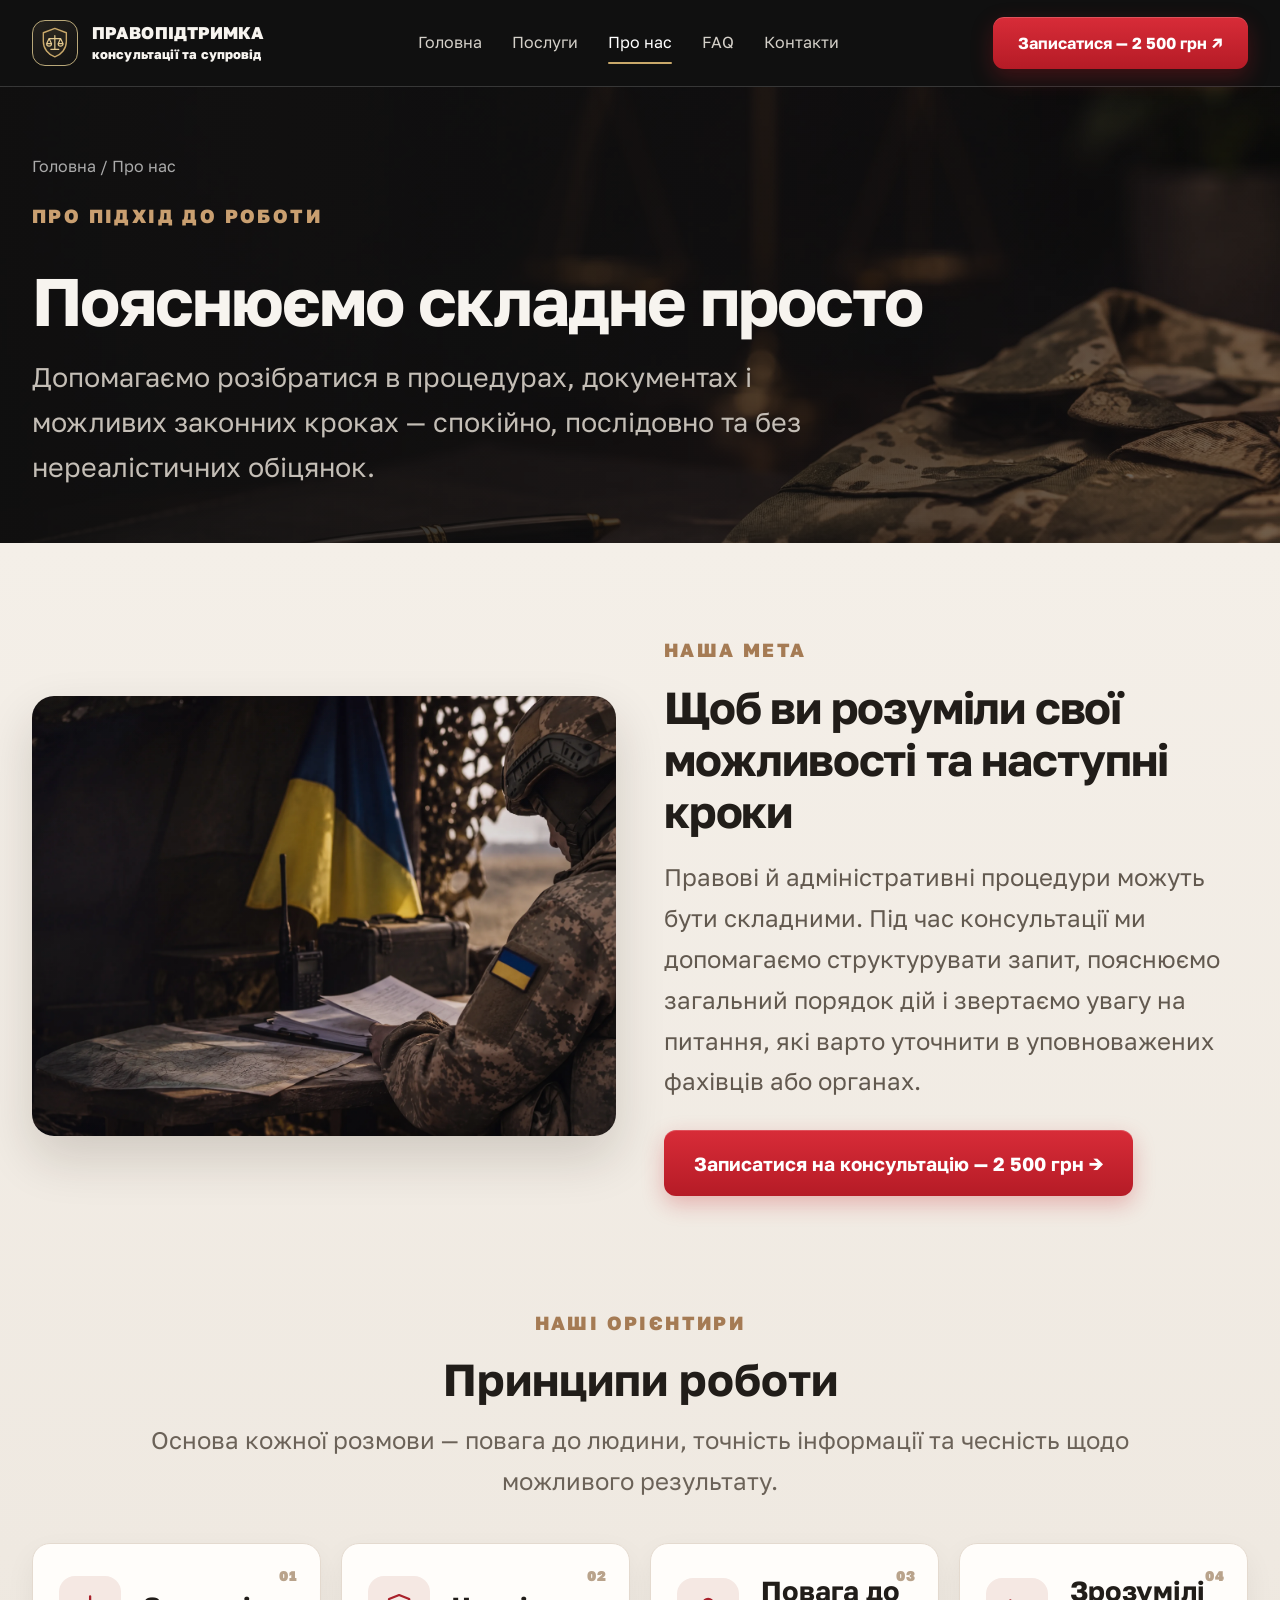
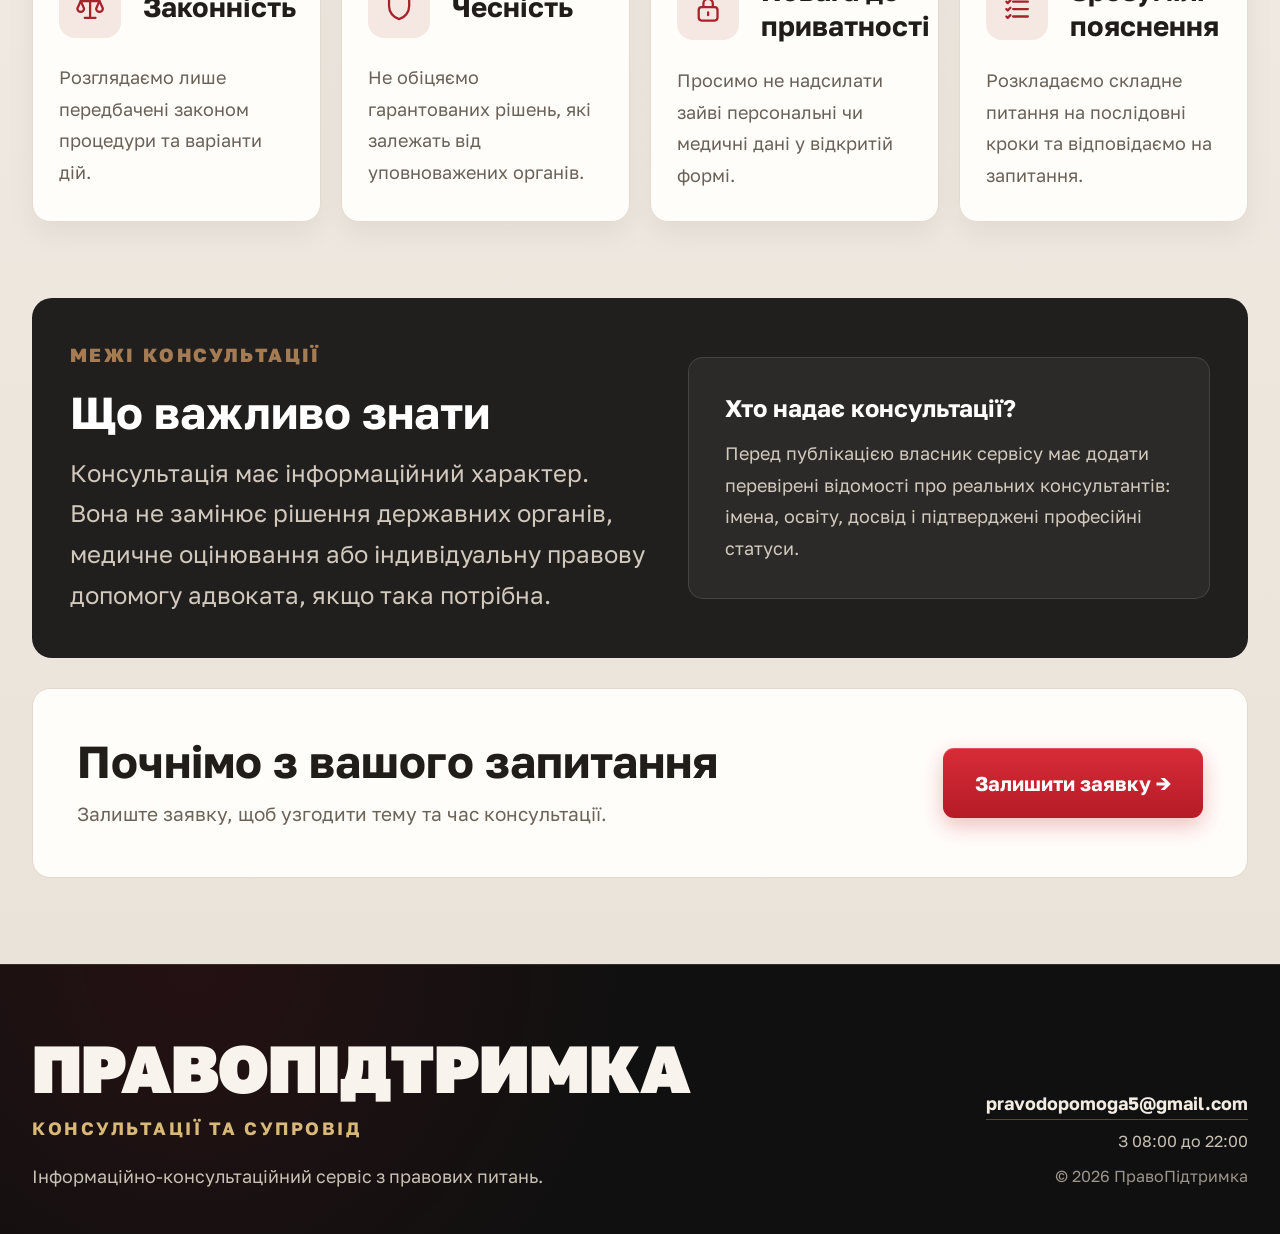
==== commit 45fcc2e2: "Add files via upload" ====
--- a/about.html
+++ b/about.html
@@ -1,8 +1,8 @@
 <!doctype html><html lang="uk"><head><meta charset="utf-8"><meta name="viewport" content="width=device-width,initial-scale=1"><title>Про нас — ПравоПідтримка</title><link rel="preconnect" href="https://fonts.googleapis.com"><link rel="preconnect" href="https://fonts.gstatic.com" crossorigin><link href="https://fonts.googleapis.com/css2?family=Golos+Text:wght@400;500;600;700;800&display=swap" rel="stylesheet"><meta name="theme-color" content="#111111"><link rel="stylesheet" href="styles.css"><script>document.documentElement.classList.add('js')</script></head><body>
-<header class="topbar"><div class="wrap nav"><a class="brand" href="index.html"><span class="crest"><svg class="crest-svg" viewBox="0 0 40 44" aria-hidden="true"><path class="c-sh" d="M20 2l16 6v12c0 10-6.8 18.3-16 21.5C10.8 38.3 4 30 4 20V8l16-6z"/><path class="c-sc" d="M20 12v19M14.5 31h11M12 16h16M12 16l-3.4 7.2h6.8L12 16zM28 16l-3.4 7.2h6.8L28 16zM8.6 23.2a3.4 3.4 0 006.8 0M24.6 23.2a3.4 3.4 0 006.8 0"/></svg></span><span>ПРАВОПІДТРИМКА<br><small>консультації та супровід</small></span></a><button class="mobile-toggle">Меню</button><nav class="links"><a href="index.html">Головна</a><a href="services.html">Послуги</a><a class="active" href="about.html">Про нас</a><a href="faq.html">FAQ</a><a href="contacts.html">Контакти</a></nav><div class="nav-actions"><a class="btn" href="booking.html"><span class="bt">Записатися — 2 500 грн <span class="arr">↗</span></span></a></div></div></header>
+<header class="topbar"><div class="wrap nav"><a class="brand" href="index.html"><span class="crest"><svg class="crest-svg" viewBox="0 0 40 44" aria-hidden="true"><path class="c-sh" d="M20 2l16 6v12c0 10-6.8 18.3-16 21.5C10.8 38.3 4 30 4 20V8l16-6z"/><path class="c-sc" d="M20 12v19M14.5 31h11M12 16h16M12 16l-3.4 7.2h6.8L12 16zM28 16l-3.4 7.2h6.8L28 16zM8.6 23.2a3.4 3.4 0 006.8 0M24.6 23.2a3.4 3.4 0 006.8 0"/></svg></span><span>ПРАВОПІДТРИМКА<br><small>консультації та супровід</small></span></a><button class="mobile-toggle">Меню</button><nav class="links"><a href="index.html">Головна</a><a href="services.html">Послуги</a><a class="active" href="about.html">Про нас</a><a href="faq.html">FAQ</a><a href="contacts.html">Контакти</a></nav><div class="nav-actions"><a class="btn" href="booking.html"><span class="bt">Записатися&nbsp;— 2&nbsp;500&nbsp;грн&nbsp;<span class="arr">↗</span></span></a></div></div></header>
 <section class="page-head about-head"><div class="wrap"><div class="crumb">Головна / Про нас</div><span class="section-kicker">ПРО ПІДХІД ДО РОБОТИ</span><h1>Пояснюємо складне просто</h1><p>Допомагаємо розібратися в процедурах, документах і можливих законних кроках — спокійно, послідовно та без нереалістичних обіцянок.</p></div></section>
 <main class="content about-content"><div class="wrap">
-<section class="about-lead"><div class="about-photo reveal" role="img" aria-label="Робочий стіл для консультацій"></div><div class="about-lead-copy reveal"><span class="section-kicker">НАША МЕТА</span><h2>Щоб ви розуміли свої можливості та наступні кроки</h2><p>Правові й адміністративні процедури можуть бути складними. Під час консультації ми допомагаємо структурувати запит, пояснюємо загальний порядок дій і звертаємо увагу на питання, які варто уточнити в уповноважених фахівців або органах.</p><a class="btn" href="booking.html"><span class="bt">Записатися на консультацію — 2 500 грн <span class="arr">→</span></span></a></div></section>
+<section class="about-lead"><div class="about-photo reveal" role="img" aria-label="Робочий стіл для консультацій"></div><div class="about-lead-copy reveal"><span class="section-kicker">НАША МЕТА</span><h2>Щоб ви розуміли свої можливості та наступні кроки</h2><p>Правові й адміністративні процедури можуть бути складними. Під час консультації ми допомагаємо структурувати запит, пояснюємо загальний порядок дій і звертаємо увагу на питання, які варто уточнити в уповноважених фахівців або органах.</p><a class="btn" href="booking.html"><span class="bt">Записатися на консультацію<span class="btn-price">&nbsp;— 2&nbsp;500&nbsp;грн</span>&nbsp;<span class="arr">→</span></span></a></div></section>
 <div class="about-principles"><div class="about-section-title reveal"><span class="section-kicker">НАШІ ОРІЄНТИРИ</span><h2>Принципи роботи</h2><p>Основа кожної розмови — повага до людини, точність інформації та чесність щодо можливого результату.</p></div>
 <div class="principle-grid">
 <article class="principle-card reveal"><span>01</span><div class="principle-heading"><div class="principle-icon"><svg class="si" viewBox="0 0 24 24" aria-hidden="true"><path d="M12 4v16M8 20h8M5 7.5h14"/><path d="M5 7.5L2.5 13a2.5 2.5 0 005 0L5 7.5zM19 7.5L16.5 13a2.5 2.5 0 005 0L19 7.5z"/></svg></div><h3>Законність</h3></div><p>Розглядаємо лише передбачені законом процедури та варіанти дій.</p></article>
@@ -11,6 +11,6 @@
 <article class="principle-card reveal"><span>04</span><div class="principle-heading"><div class="principle-icon"><svg class="si" viewBox="0 0 24 24" aria-hidden="true"><path d="M9 6.5h11M9 12h11M9 17.5h11"/><path d="M4 6.5l1 1 2-2M4 12l1 1 2-2M4 17.5l1 1 2-2"/></svg></div><h3>Зрозумілі пояснення</h3></div><p>Розкладаємо складне питання на послідовні кроки та відповідаємо на запитання.</p></article>
 </div></div>
 <section class="about-scope reveal"><div><span class="section-kicker">МЕЖІ КОНСУЛЬТАЦІЇ</span><h2>Що важливо знати</h2><p>Консультація має інформаційний характер. Вона не замінює рішення державних органів, медичне оцінювання або індивідуальну правову допомогу адвоката, якщо така потрібна.</p></div><aside><b>Хто надає консультації?</b><p>Перед публікацією власник сервісу має додати перевірені відомості про реальних консультантів: імена, освіту, досвід і підтверджені професійні статуси.</p></aside></section>
-<section class="about-bottom-cta reveal"><div><h2>Почнімо з вашого запитання</h2><p>Залиште заявку, щоб узгодити тему та час консультації.</p></div><a class="btn" href="booking.html"><span class="bt">Залишити заявку <span class="arr">→</span></span></a></section>
+<section class="about-bottom-cta reveal"><div><h2>Почнімо з вашого запитання</h2><p>Залиште заявку, щоб узгодити тему та час консультації.</p></div><a class="btn" href="booking.html"><span class="bt">Залишити заявку&nbsp;<span class="arr">→</span></span></a></section>
 </div></main>
-<footer class="footer"><div class="wrap footer-big"><div class="footer-brand"><strong>ПРАВОПІДТРИМКА</strong><span class="footer-sub">консультації та супровід</span><p>Інформаційно-консультаційний сервіс з правових питань.</p></div><div class="footer-copy">© 2026 ПравоПідтримка</div></div></footer><a class="mobile-bar" href="booking.html"><svg class="si" viewBox="0 0 24 24" aria-hidden="true"><rect x="3.5" y="5" width="17" height="15.5" rx="2.2"/><path d="M3.5 10h17M8 3v4M16 3v4"/></svg><span>Записатися — 2 500 грн</span><svg class="si" viewBox="0 0 24 24" aria-hidden="true"><path d="M5 12h14M13.5 6.5L19 12l-5.5 5.5"/></svg></a><script src="app.js"></script></body></html>
+<footer class="footer"><div class="wrap footer-big"><div class="footer-brand"><strong>ПРАВОПІДТРИМКА</strong><span class="footer-sub">консультації та супровід</span><p>Інформаційно-консультаційний сервіс з правових питань.</p></div><div class="footer-side"><a class="footer-mail" href="mailto:pravodopomoga5@gmail.com">pravodopomoga5@gmail.com</a><span class="footer-hours">З 08:00 до 22:00</span><div class="footer-copy">© 2026 ПравоПідтримка</div></div></div></footer><a class="mobile-bar" href="booking.html"><svg class="si" viewBox="0 0 24 24" aria-hidden="true"><rect x="3.5" y="5" width="17" height="15.5" rx="2.2"/><path d="M3.5 10h17M8 3v4M16 3v4"/></svg><span>Записатися&nbsp;— 2&nbsp;500&nbsp;грн</span><svg class="si" viewBox="0 0 24 24" aria-hidden="true"><path d="M5 12h14M13.5 6.5L19 12l-5.5 5.5"/></svg></a><script src="app.js"></script></body></html>
--- a/styles.css
+++ b/styles.css
@@ -248,7 +248,7 @@
   align-items:center;
   background:
     linear-gradient(90deg,rgba(13,13,13,.94) 0%,rgba(13,13,13,.82) 46%,rgba(13,13,13,.28) 100%),
-    url('assets/booking-office.jpg') center 54%/cover no-repeat;
+    url('assets/hq/booking-office-4k.webp') center 54%/cover no-repeat;
   border-bottom:1px solid rgba(255,255,255,.1);
 }
 .booking-head h1{font-size:clamp(40px,4.8vw,60px);color:#fff}
@@ -257,7 +257,7 @@
   padding:64px 0 88px;
   background:
     linear-gradient(115deg,rgba(20,19,18,.97),rgba(28,25,22,.93)),
-    url('assets/booking-office.jpg') center/cover no-repeat;
+    url('assets/hq/booking-office-4k.webp') center/cover no-repeat;
 }
 .booking-content .content-grid{
   grid-template-columns:minmax(0,1.5fr) minmax(280px,.72fr);
@@ -629,7 +629,7 @@
 .about-bottom-cta .btn{font-size:17px;padding:19px 27px;white-space:nowrap}
 
 /* FAQ page */
-.faq-head{background:linear-gradient(90deg,rgba(15,15,15,.96),rgba(15,15,15,.72)),url('assets/booking-office.jpg') center 54%/cover}
+.faq-head{background:linear-gradient(90deg,rgba(15,15,15,.96),rgba(15,15,15,.72)),url('assets/hq/booking-office-4k.webp') center 54%/cover}
 .faq-content{background:linear-gradient(180deg,#f4efe8,#eae3da);color:#211d19;padding:68px 0 85px}
 .faq-layout{display:grid;grid-template-columns:minmax(280px,.72fr) minmax(0,1.5fr);gap:54px;align-items:start}
 .faq-intro{position:sticky;top:120px}
@@ -1669,10 +1669,10 @@
 
 /* More coherent, relevant photo direction across secondary pages */
 .services-head{background:linear-gradient(90deg,rgba(13,13,13,.96) 0%,rgba(13,13,13,.83) 48%,rgba(13,13,13,.38) 100%),url('assets/hero-legal-office.jpg') center 48%/cover}
-.service-feature.reservation-feature .service-feature-visual{background:linear-gradient(110deg,rgba(18,17,16,.82),rgba(18,17,16,.18)),url('assets/booking-office.jpg') center/cover}
+.service-feature.reservation-feature .service-feature-visual{background:linear-gradient(110deg,rgba(18,17,16,.82),rgba(18,17,16,.18)),url('assets/hq/booking-office-4k.webp') center/cover}
 .service-feature.disability-feature .service-feature-visual{background:linear-gradient(110deg,rgba(18,17,16,.82),rgba(18,17,16,.18)),url('assets/hero-consultation.jpg') center 46%/cover}
 .about-head{background:linear-gradient(90deg,rgba(15,15,15,.94),rgba(15,15,15,.54)),url('assets/hero-legal-office.jpg') center 52%/cover}
-.about-photo{background:linear-gradient(0deg,rgba(0,0,0,.12),rgba(0,0,0,.02)),url('assets/booking-office.jpg') center/cover}
+.about-photo{background:linear-gradient(0deg,rgba(0,0,0,.12),rgba(0,0,0,.02)),url('assets/hq/booking-office-4k.webp') center/cover}
 .faq-head{background:linear-gradient(90deg,rgba(15,15,15,.94),rgba(15,15,15,.58)),url('assets/hero-consultation.jpg') center 48%/cover}
 
 /* Contacts page: stronger type and CTA positioned in the open right area */
@@ -1741,7 +1741,7 @@
 }
 .service-feature.reservation-feature .service-feature-visual{
   background:linear-gradient(110deg,rgba(18,17,16,.78),rgba(18,17,16,.12)),
-    url('assets/services-reservation-new.jpg') center 54%/cover no-repeat;
+    url('assets/hq/services-reservation-new-4k.webp') center 54%/cover no-repeat;
 }
 .service-feature.disability-feature .service-feature-visual{
   background:linear-gradient(110deg,rgba(18,17,16,.8),rgba(18,17,16,.12)),
@@ -1777,13 +1777,13 @@
 .contacts-head{
   background:
     linear-gradient(90deg,rgba(13,13,13,.96) 0%,rgba(13,13,13,.84) 43%,rgba(13,13,13,.20) 100%),
-    url('assets/contacts-header-new.jpg') center 53%/cover no-repeat;
+    url('assets/hq/contacts-header-new-4k.webp') center 53%/cover no-repeat;
 }
 .contacts-head .wrap{position:relative;z-index:1}
 .contacts-photo-panel{
   background:
     linear-gradient(90deg,rgba(13,13,13,.92) 0%,rgba(13,13,13,.72) 42%,rgba(13,13,13,.12) 100%),
-    url('assets/contacts-cta-new.jpg') center 52%/cover no-repeat;
+    url('assets/hq/contacts-cta-new-4k.webp') center 52%/cover no-repeat;
 }
 @media(max-width:800px){
   .contacts-head{background-position:62% center}
@@ -1805,7 +1805,7 @@
 .hero{
   background:
     linear-gradient(90deg,rgba(12,12,12,.96) 0%,rgba(12,12,12,.82) 40%,rgba(12,12,12,.14) 100%),
-    url('assets/war-uniform.jpg') center 48%/cover no-repeat;
+    url('assets/hq/user-war-closeup-4k.webp') center 48%/cover no-repeat;
 }
 .priceband{
   background-image:
@@ -1822,22 +1822,22 @@
 .services-head{
   background:
     linear-gradient(90deg,rgba(13,13,13,.96) 0%,rgba(13,13,13,.82) 48%,rgba(13,13,13,.24) 100%),
-    url('assets/services-header-war.jpg') center 50%/cover no-repeat;
+    url('assets/hq/services-reservation-new-4k.webp') center 50%/cover no-repeat;
 }
 .service-feature.reservation-feature .service-feature-visual{
   background:
     linear-gradient(110deg,rgba(18,17,16,.82),rgba(18,17,16,.14)),
-    url('assets/service-reservation-armor.jpg') center 48%/cover no-repeat;
+    url('assets/hq/service-reservation-armor-4k.webp') center 48%/cover no-repeat;
 }
 .service-feature.disability-feature .service-feature-visual{
   background:
     linear-gradient(110deg,rgba(18,17,16,.84),rgba(18,17,16,.16)),
-    url('assets/disability-medical.jpg') center 48%/cover no-repeat;
+    url('assets/hq/disability-medical-4k.webp') center 48%/cover no-repeat;
 }
 .about-head{
   background:
     linear-gradient(90deg,rgba(15,15,15,.95),rgba(15,15,15,.58)),
-    url('assets/about-header-war.jpg') center 50%/cover no-repeat;
+    url('assets/hq/about-header-war-4k.webp') center 50%/cover no-repeat;
 }
 /* Keep the previously approved/circled About-page photo unchanged. */
 .faq-head{
@@ -1854,7 +1854,7 @@
 .faq-head{
   background:
     linear-gradient(90deg,rgba(13,13,13,.95) 0%,rgba(13,13,13,.78) 43%,rgba(13,13,13,.30) 100%),
-    url('assets/faq-header-new-war.webp') center 48%/cover no-repeat;
+    url('assets/hq/faq-header-new-war-4k.webp') center 48%/cover no-repeat;
 }
 .faq-head .crumb{font-size:18px;line-height:1.6;margin-bottom:18px}
 .faq-head .section-kicker{font-size:17px;letter-spacing:2px}
@@ -1947,24 +1947,24 @@
 .hero{
   background:
     linear-gradient(90deg,rgba(12,12,12,.96) 0%,rgba(12,12,12,.82) 40%,rgba(12,12,12,.14) 100%),
-    url('assets/user-war-closeup.jpg') center 48%/cover no-repeat;
+    url('assets/hq/user-war-closeup-4k.webp') center 48%/cover no-repeat;
 }
 .priceband{
   background-image:
     linear-gradient(90deg,#171717 0%,rgba(23,23,23,.93) 40%,rgba(23,23,23,.18) 100%),
-    url('assets/user-ukrainian-soldiers.jpg');
+    url('assets/hq/user-ukrainian-soldiers-4k.webp');
   background-size:cover;background-position:center 52%;
 }
 .cta{
   background-image:
     linear-gradient(90deg,rgba(18,18,18,.16) 0%,rgba(18,18,18,.62) 38%,rgba(18,18,18,.94) 68%,#151515 100%),
-    url('assets/user-soldier-back.jpg');
+    url('assets/hq/user-soldier-back-4k.webp');
   background-size:cover;background-position:center 52%;
 }
 .about-photo{
   background:
     linear-gradient(0deg,rgba(0,0,0,.16),rgba(0,0,0,.03)),
-    url('assets/generated-field-documents.jpg') center 48%/cover no-repeat;
+    url('assets/hq/booking-office-4k.webp') center 48%/cover no-repeat;
 }
 
 /* v19: єдині розміри заголовків і підзаголовків — як на головній */
@@ -2107,3 +2107,234 @@
   .service-price-panel>.btn{grid-column:1/-1;justify-self:stretch;justify-content:center}
 }
 @media (max-width:1000px) and (min-width:561px){.nav-actions .btn{padding-left:16px!important;padding-right:16px!important;font-size:14px!important;min-height:46px}.nav-actions{gap:8px}}
+
+/* ================= v24: мобільна версія — єдина система тексту ================= */
+@media (max-width:700px){
+  :root{--m-body:16px;--m-lh:1.6;--m-ink:#5b544c;--m-ink-dark:#d9d2c8}
+  body{-webkit-text-size-adjust:100%;text-rendering:optimizeLegibility}
+
+  /* підзаголовок під H1 */
+  .hero .lead,.page-head p,.services-head p,.about-head p,.faq-head p,.contacts-head p,.booking-head p{font-size:17px!important;line-height:1.55!important}
+
+  /* заголовки */
+  main h2,section h2,.cta h2{font-size:30px!important;line-height:1.15!important;letter-spacing:-.3px}
+  .service-price-panel h2{font-size:44px!important;line-height:1!important}
+  main h3,section h3{font-size:21px!important;line-height:1.25!important}
+  .section-kicker{font-size:13px!important;letter-spacing:2px!important}
+
+  /* основний текст: однаковий розмір і інтервал */
+  main p,section p,.section-intro,main li,.step small,.prose p,.prose li,details p,.sidebox p,.card p,.service-points li,.price-panel-points span{
+    font-size:var(--m-body)!important;line-height:var(--m-lh)!important}
+  .section-intro{max-width:34ch;margin-left:auto;margin-right:auto}
+  .help-intro .section-intro,.section-heading .section-intro{max-width:none}
+  .prose h2{margin-top:34px!important;margin-bottom:12px!important}
+  .prose p{margin:0 0 14px!important}
+  .prose li,.service-points li,main ul li{margin-bottom:8px!important}
+
+  /* кольори тексту: на світлому фоні та на темному */
+  .card p,.services-intro p,.about-lead-copy p,.about-section-title p,.principle-card p,.faq-intro p,details p,.service-feature-body p,.step small,.help-intro .section-intro,.contact-cards .card p{color:var(--m-ink)!important}
+  .prose p,.prose li,.sidebox p,.cta-copy>p,.section-heading .section-intro{color:var(--m-ink-dark)!important}
+
+  /* картки: менші внутрішні відступи */
+  .card,.home-service-card,.service-feature-body,.principle-card,.step,.sidebox,.faq details,.contact-cards .card{padding:22px 20px!important}
+  .step{gap:12px!important}
+  .step b,.step h3{margin-bottom:6px!important}
+
+  /* кнопки: акуратні, текст не рветься на «2 / 500» */
+  main .btn,section .btn,.cta .btn{min-height:56px!important;padding:14px 18px!important;font-size:16px!important;line-height:1.3!important;
+    white-space:normal!important;text-align:center!important;justify-content:center!important;border-radius:14px!important}
+  main .btn .bt,section .btn .bt,.cta .btn .bt{font-size:inherit!important;display:inline!important}
+  main .btn .arr,section .btn .arr{display:inline-block;margin-left:6px}
+  .hero-actions{display:grid!important;grid-template-columns:1fr;gap:10px!important}
+  .hero-actions .btn{width:100%}
+  .cta .btn,.cta-button,.about-lead-copy .btn,.service-price-panel .btn,.sidebox .btn,.about-bottom-cta .btn,.faq-side-card .btn{width:100%!important}
+  .contacts-photo-panel .contacts-photo-cta{min-height:58px!important;font-size:16px!important;padding:14px 18px!important}
+
+  /* «Маєте запитання?» */
+  .cta-price small{font-size:14px!important}
+  .cta-price strong{font-size:40px!important}
+
+  /* картки переваг: охайні рядки з іконкою зліва */
+  .hero .trust,.services-head .trust{grid-template-columns:1fr!important;gap:8px!important}
+  .hero .trust span,.services-head .trust span{display:grid!important;grid-template-columns:28px 1fr;column-gap:14px;align-items:start;padding:14px 16px!important}
+  .hero .trust span:before,.services-head .trust span:before{grid-row:1/3;margin:2px 0 0!important;width:26px!important;height:26px!important}
+  .hero .trust span b,.services-head .trust span b{font-size:16px!important;margin:0 0 2px!important}
+  .hero .trust span small,.services-head .trust span small{font-size:14px!important;line-height:1.45!important}
+}
+@media (max-width:380px){
+  main h2,section h2,.cta h2{font-size:27px!important}
+  .hero h1,.page-head h1{font-size:36px!important}
+}
+
+/* v24b: посилені мобільні правила (перебивають старі специфічні стилі) */
+@media (max-width:700px){
+  html body .hero h1,html body .page-head h1{font-size:38px!important;line-height:1.08!important;letter-spacing:-1px!important}
+  html body main h2,html body section h2:not(.service-price-panel h2),html body .cta h2,html body .prose h2{font-size:30px!important;line-height:1.15!important;letter-spacing:-.5px!important}
+  html body main h3,html body section h3,html body .step b,html body details summary{font-size:20px!important;line-height:1.28!important}
+  html body details summary{font-size:16.5px!important;line-height:1.4!important}
+
+  html body main p,html body section p,html body .section-intro,html body main li,html body .prose p,html body .prose li,
+  html body details p,html body .sidebox p,html body .card p,html body .about-lead-copy p,html body .about-section-title p,
+  html body .principle-card p,html body .faq-intro p,html body .services-intro p,html body .contacts-photo-copy p,html body .cta-copy>p{
+    font-size:16px!important;line-height:1.6!important}
+  html body .page-head p,html body .hero .lead{font-size:17px!important;line-height:1.55!important}
+  html body .step small{display:block!important;font-size:16px!important;line-height:1.6!important;color:#5b544c!important}
+  html body main li,html body .prose li{margin:0 0 6px!important}
+  html body .service-points,html body main ul{margin-top:14px!important}
+
+  /* кроки «Як проходить консультація» */
+  html body .step{padding:20px!important}
+  html body .step .step-index{width:46px!important;height:46px!important;font-size:16px!important;margin-bottom:14px!important}
+
+  /* списки на сторінках послуг — червоні галочки замість крапок */
+  html body .prose ul{list-style:none!important;padding:0!important}
+  html body .prose ul li{position:relative;padding-left:26px}
+  html body .prose ul li:before{content:"✓";position:absolute;left:0;top:0;color:#e0323d;font-weight:800}
+  html body .content{padding:36px 0 56px!important}
+
+  /* «Єдина вартість» */
+  html body .service-price-panel .price-panel-points{padding-left:0!important;border-left:0!important}
+  html body .service-price-panel .price-panel-points span{font-size:16px!important}
+
+  /* «Маєте запитання?» — темніший фон під текстом, кнопка по центру */
+  html body .cta{position:relative!important;overflow:hidden}
+  html body .cta-copy,html body .cta .wrap>div:first-child{position:relative;z-index:1}
+  html body .cta:before{content:"";position:absolute;inset:0;background:linear-gradient(180deg,rgba(12,11,10,.78),rgba(12,11,10,.55));border-radius:inherit;z-index:0;pointer-events:none}
+  html body .cta>*{position:relative;z-index:1}
+  html body .cta .btn,html body .cta-button{justify-content:center!important;gap:8px}
+
+  /* FAQ — компактніші питання */
+  html body .faq details{padding:18px 18px!important}
+  html body .faq details summary{padding:0 0 0 0!important;gap:12px}
+  html body .faq details[open] summary{margin-bottom:10px!important}
+}
+@media (max-width:700px){
+  html body .faq details summary{padding:0 48px 0 0!important;min-height:34px;display:flex;align-items:center;position:relative}
+  html body .faq details p{padding:0!important;margin:0!important}
+  html body .sidebox{padding:24px 20px!important}
+  html body .sidebox h3{margin-top:0!important}
+  html body .process-section,html body .section-dark{padding-bottom:40px!important}
+}
+@media (max-width:700px){
+  html body .service-price-panel .price-panel-points span{display:flex;gap:8px;align-items:flex-start}
+  html body .contacts-photo-panel{padding:26px 22px 26px!important;gap:20px!important;min-height:0!important}
+  html body .contact-cards .card .icon{width:52px!important;height:52px!important;margin-bottom:14px!important}
+  html body .contact-cards .card h3{margin:0 0 6px!important}
+  html body .service-points{display:grid;gap:8px}
+  html body .service-points li{margin:0!important}
+}
+
+/* ===== v25: мобільна типографіка з найвищим пріоритетом (:not(#_) перебиває всі старі правила) ===== */
+@media (max-width:700px){
+  :root{--t-h1:38px;--t-h2:30px;--t-h3:20px;--t-kicker:13px;--t-intro:16px;--t-lead:17px;--t-crumb:13px}
+
+  h1:not(#_),h2:not(#_),h3:not(#_),summary:not(#_){text-wrap:balance}
+  p:not(#_),li:not(#_),small:not(#_){text-wrap:pretty}
+
+  /* H1 */
+  .hero h1:not(#_),.page-head h1:not(#_){font-size:38px!important;line-height:1.08!important;letter-spacing:-1px!important}
+  /* H2 — усі підзаголовки секцій */
+  main h2:not(#_),section h2:not(#_),.cta h2:not(#_){font-size:30px!important;line-height:1.15!important;letter-spacing:-.6px!important;margin-bottom:14px!important}
+  .service-price-panel h2:not(#_){font-size:44px!important;line-height:1!important;margin-bottom:0!important}
+  /* H3 і жирні заголовки в картках */
+  main h3:not(#_),section h3:not(#_),.step b:not(#_),.faq-side-copy b:not(#_),.about-scope aside b:not(#_),.summary-includes b:not(#_),.sidebox h3:not(#_){
+    font-size:20px!important;line-height:1.28!important;letter-spacing:-.2px!important}
+  /* мітки */
+  .section-kicker:not(#_){font-size:13px!important;line-height:1.4!important;letter-spacing:2.2px!important;margin-bottom:10px!important}
+  .crumb:not(#_){font-size:13px!important;margin-bottom:14px!important}
+  /* підзаголовок під H1 */
+  .hero .lead:not(#_),.page-head p:not(#_){font-size:17px!important;line-height:1.55!important}
+  /* основний текст */
+  main p:not(#_),section p:not(#_),main li:not(#_),.step small:not(#_),.faq-side-copy span:not(#_),.cta-copy>p:not(#_),
+  .about-scope p:not(#_),.contacts-photo-copy p:not(#_),.sidebox p:not(#_),.booking-summary small:not(#_){
+    font-size:16px!important;line-height:1.6!important}
+  .page-head p:not(#_),.hero .lead:not(#_){font-size:17px!important;line-height:1.55!important}
+  .booking-summary .summary-price:not(#_){font-size:26px!important;line-height:1.2!important}
+  .booking-summary b:not(#_){font-size:17px!important;line-height:1.3!important}
+
+  /* кнопки: довгі — без ціни (ціна вже є поруч і в нижній панелі) */
+  .btn .btn-price{display:none}
+  .btn:not(#_){min-height:56px!important;padding:14px 18px!important;font-size:16px!important;line-height:1.3!important;border-radius:14px!important;
+    white-space:normal!important;text-align:center!important;justify-content:center!important;align-items:center!important}
+  .btn:not(#_) .bt{display:inline!important;font-size:inherit!important}
+
+  /* «Принципи роботи» — компактні картки */
+  .principle-card:not(#_){padding:20px!important}
+  .principle-heading:not(#_){gap:14px!important;align-items:center!important;margin-bottom:10px!important}
+  .principle-card .icon:not(#_),.principle-heading .icon:not(#_),.principle-heading>span:first-child:not(#_){width:44px!important;height:44px!important;min-width:44px!important;border-radius:12px!important}
+  .principle-card svg:not(#_){width:22px!important;height:22px!important}
+
+  /* «Що важливо знати» */
+  .about-scope:not(#_){padding:26px 20px!important}
+  .about-scope aside:not(#_){padding:20px!important;margin-top:18px!important}
+
+  /* картки контактів */
+  .contact-cards .card h3:not(#_){margin:0 0 4px!important}
+  .contacts-photo-panel h2:not(#_){margin-bottom:10px!important}
+
+  /* картки послуг на «Послугах» */
+  .service-feature-body h3:not(#_){font-size:22px!important}
+  .feature-topline:not(#_){align-items:center!important}
+}
+@media (max-width:700px){.principle-icon:not(#_){width:44px!important;height:44px!important;min-width:44px!important;border-radius:12px!important}.principle-icon svg:not(#_){width:22px!important;height:22px!important}}
+@media (max-width:700px){.btn:not(#_) .arr{display:inline!important;margin-left:0!important}.service-price-panel:not(#_){padding:26px 20px!important}.service-price-panel .btn:not(#_){width:100%!important}}
+
+/* ===== v26/v27: фото 4K (Nano Banana 2.1 upscale) ===== */
+@media (max-width:700px){
+  .service-feature-visual:not(#_){min-height:0!important;height:190px!important;background-size:cover!important}
+  .reservation-feature .service-feature-visual:not(#_){background:linear-gradient(110deg,rgba(18,17,16,.8),rgba(18,17,16,.12)),url('assets/hq/service-reservation-armor-m.webp') center 48%/cover no-repeat!important}
+  .disability-feature .service-feature-visual:not(#_){background:linear-gradient(110deg,rgba(18,17,16,.82),rgba(18,17,16,.14)),url('assets/hq/disability-medical-m.webp') center 48%/cover no-repeat!important}
+  .booking-content:not(#_){background:radial-gradient(circle at 50% 0,rgba(190,27,39,.10),transparent 55%),#121110!important}
+}
+
+/* ===== v28: фото на телефоні — чітка смуга вгорі блоку, наведена на головний об'єкт ===== */
+@media (max-width:700px){
+  /* головна: шеврон і шолом */
+  .hero:not(#_){background:
+      linear-gradient(180deg,rgba(12,11,10,.10) 0,rgba(12,11,10,.18) 150px,rgba(14,13,12,.78) 280px,#100f0e 340px),
+      url('assets/hq/user-war-closeup-m.webp') 74% 0/auto 340px no-repeat,#100f0e!important}
+  .hero .hero-grid:not(#_){padding-top:200px!important}
+
+  /* «Послуги»: рюкзак і стіл */
+  .services-head:not(#_){background:
+      linear-gradient(180deg,rgba(12,11,10,.12) 0,rgba(12,11,10,.22) 140px,rgba(14,13,12,.8) 260px,#100f0e 320px),
+      url('assets/hq/services-reservation-new-m.webp') 78% 0/auto 320px no-repeat,#100f0e!important}
+  .services-head .wrap:not(#_){padding-top:170px!important}
+
+  /* блок з ціною: бійці на всю ширину */
+  .priceband:not(#_){background:
+      linear-gradient(180deg,rgba(14,13,12,0) 0,rgba(14,13,12,.15) 110px,rgba(26,24,22,.92) 200px,#1a1816 225px),
+      url('assets/hq/user-ukrainian-soldiers-m.webp') 50% 0/auto 225px no-repeat,#1a1816!important;
+    padding-top:205px!important}
+
+  /* «Маєте запитання?»: шолом у тумані, без сірого затемнення */
+  .cta:not(#_){background:
+      linear-gradient(180deg,rgba(14,13,12,0) 0,rgba(14,13,12,.08) 120px,rgba(23,21,19,.9) 215px,#171513 240px),
+      url('assets/hq/user-soldier-back-m.webp') 47% 42%/auto 300px no-repeat,#171513!important;
+    padding-top:215px!important;background-position:0 0,47% -30px!important}
+  .cta:not(#_):before{display:none!important}
+
+  /* шапки сторінок: фокус на предметі, легше затемнення */
+  .about-head:not(#_){background:linear-gradient(180deg,rgba(12,11,10,.35),rgba(12,11,10,.72)),url('assets/hq/about-header-war-m.webp') 66% 50%/cover no-repeat!important}
+  .faq-head:not(#_){background:linear-gradient(180deg,rgba(12,11,10,.38),rgba(12,11,10,.74)),url('assets/hq/faq-header-new-war-m.webp') 70% 50%/cover no-repeat!important}
+  .contacts-head:not(#_){background:linear-gradient(180deg,rgba(12,11,10,.38),rgba(12,11,10,.74)),url('assets/hq/contacts-header-new-m.webp') 78% 50%/cover no-repeat!important}
+  .booking-head:not(#_){background:linear-gradient(180deg,rgba(12,11,10,.4),rgba(12,11,10,.76)),url('assets/hq/booking-office-m.webp') 80% 45%/cover no-repeat!important}
+  .contacts-photo-panel:not(#_){background:linear-gradient(180deg,rgba(14,13,12,.45),rgba(14,13,12,.8)),url('assets/hq/contacts-cta-new-m.webp') 68% 60%/cover no-repeat!important}
+  .about-photo:not(#_){background:url('assets/hq/booking-office-m.webp') 78% 45%/cover no-repeat!important}
+}
+
+/* v29: пошта і графік */
+.contact-link{color:inherit;text-decoration:none;border-bottom:1px solid rgba(190,27,39,.35);transition:color .2s,border-color .2s;word-break:break-word}
+.contact-link:hover{color:#be1b27;border-color:#be1b27}
+.footer-side{display:flex;flex-direction:column;align-items:flex-end;gap:8px;text-align:right}
+.footer-mail{color:#f3ece2;font-size:18px;font-weight:700;text-decoration:none;border-bottom:1px solid rgba(216,185,120,.35)}
+.footer-mail:hover{color:#d8b978}
+.footer-hours{color:#c9c0b4;font-size:16px}
+@media (max-width:700px){.footer-side{align-items:flex-start;text-align:left}.footer-mail{font-size:16px}}
+/* v29: форма заявки */
+.hp-field{position:absolute!important;left:-9999px!important;width:1px;height:1px;opacity:0;pointer-events:none}
+.form-error{display:none;margin:0 0 14px;padding:14px 16px;border-radius:12px;background:rgba(190,27,39,.08);border:1px solid rgba(190,27,39,.3);color:#9e1a24;font-size:15px;line-height:1.5}
+.form-error.show{display:block}
+.btn.is-loading{opacity:.7;pointer-events:none}
+.btn.is-loading .arr{display:inline-block;animation:pp-spin 1s linear infinite}
+@keyframes pp-spin{to{transform:rotate(360deg)}}
